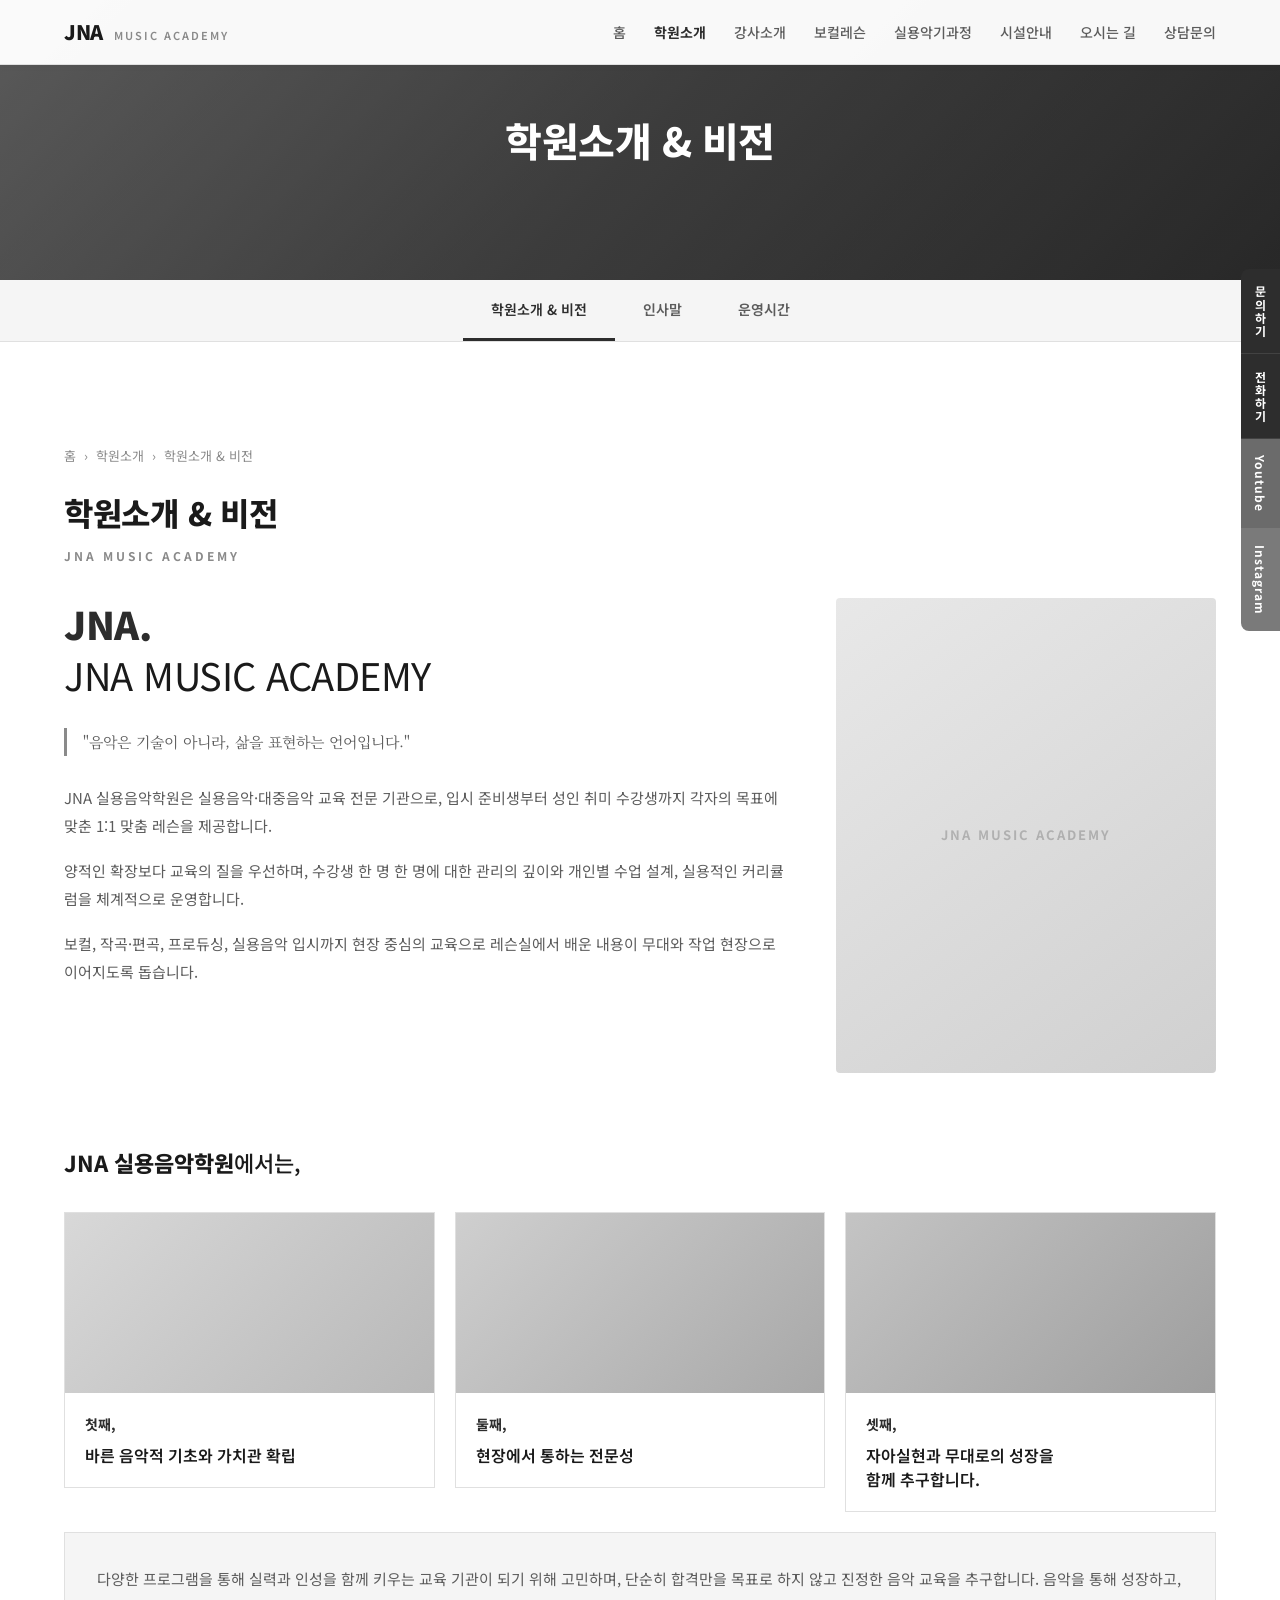
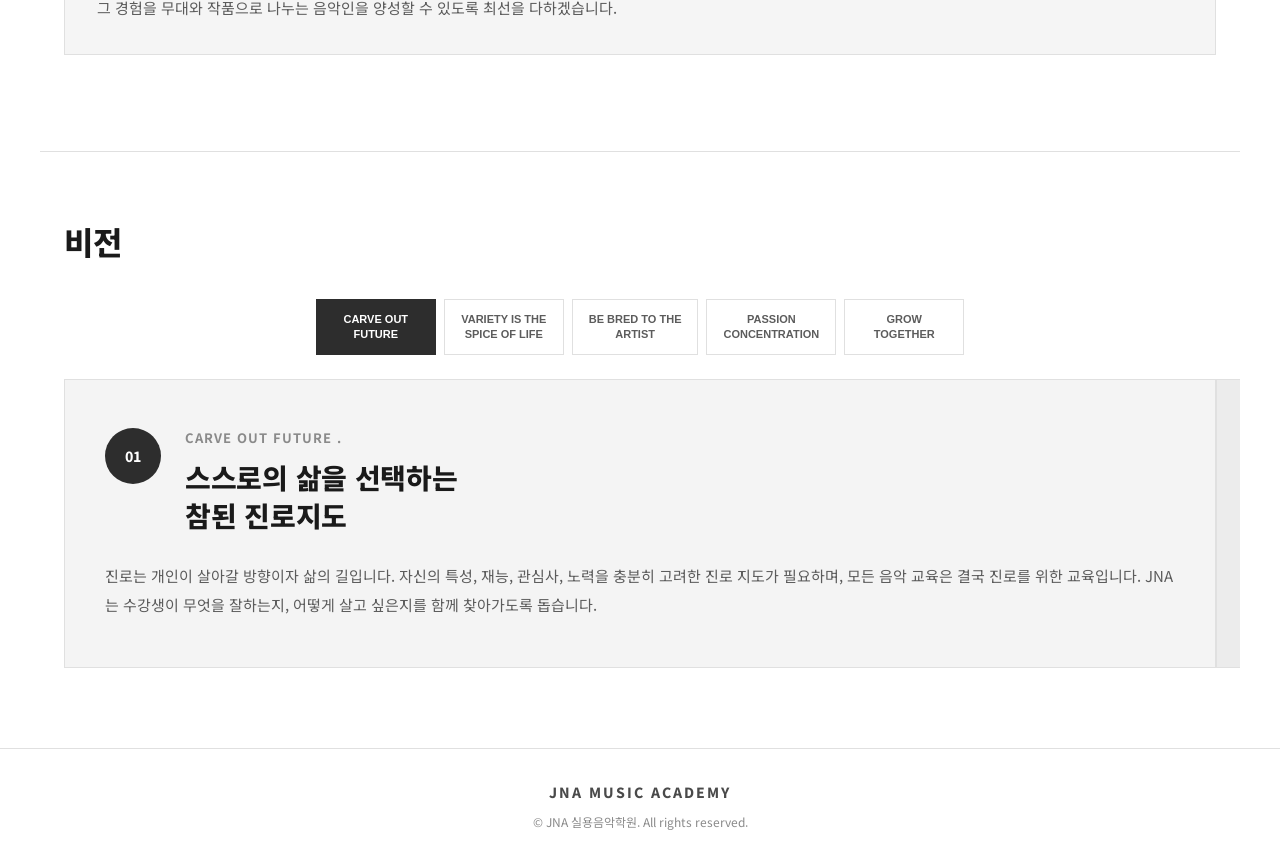
==== about.html @ 7a5629a4 "Add files via upload" ====
<!DOCTYPE html>
<html lang="ko">
<head>
  <meta charset="UTF-8">
  <meta name="viewport" content="width=device-width, initial-scale=1.0">
  <title>학원소개 & 비전 — JNA 실용음악학원</title>
  <link rel="preconnect" href="https://fonts.googleapis.com">
  <link rel="preconnect" href="https://fonts.gstatic.com" crossorigin>
  <link href="https://fonts.googleapis.com/css2?family=Noto+Sans+KR:wght@400;500;600;700;800;900&family=Noto+Serif+KR:wght@400;500;600&display=swap" rel="stylesheet">
  <link rel="stylesheet" href="styles.css">
  <link rel="stylesheet" href="about.css">
</head>
<body data-page="about" class="about-page">

  <div id="site-quick"></div>
  <div id="site-header"></div>

  <!-- 서브 비주얼 -->
  <div class="sub-visual">
    <div class="sub-visual-bg"></div>
    <div class="sub-visual-title">학원소개 &amp; 비전</div>
  </div>

  <!-- LNB -->
  <nav class="about-lnb">
    <ul>
      <li><a href="about.html" class="is-active">학원소개 &amp; 비전</a></li>
      <li><a href="greeting.html">인사말</a></li>
      <li><a href="opening-hours.html">운영시간</a></li>
    </ul>
  </nav>

  <main class="about-main">
    <!-- breadcrumb + page title -->
    <div class="about-top">
      <nav class="breadcrumb" aria-label="경로">
        <a href="index.html">홈</a>
        <span>›</span>
        <a href="about.html">학원소개</a>
        <span>›</span>
        <span>학원소개 &amp; 비전</span>
      </nav>
      <h1 class="about-page-name">학원소개 &amp; 비전</h1>
      <p class="about-page-brand">JNA Music Academy</p>
    </div>

    <!-- 소개 본문 -->
    <section class="about-sec about-sec--intro">
      <div class="about-inner">
        <div class="about-intro-grid">
          <div class="about-intro-text">
            <p class="about-logo-line"><strong>JNA.</strong><br>JNA MUSIC ACADEMY</p>
            <p class="about-quote">"음악은 기술이 아니라, 삶을 표현하는 언어입니다."</p>
            <div class="about-desc">
              <p>JNA 실용음악학원은 실용음악·대중음악 교육 전문 기관으로, 입시 준비생부터 성인 취미 수강생까지 각자의 목표에 맞춘 1:1 맞춤 레슨을 제공합니다.</p>
              <p>양적인 확장보다 교육의 질을 우선하며, 수강생 한 명 한 명에 대한 관리의 깊이와 개인별 수업 설계, 실용적인 커리큘럼을 체계적으로 운영합니다.</p>
              <p>보컬, 작곡·편곡, 프로듀싱, 실용음악 입시까지 현장 중심의 교육으로 레슨실에서 배운 내용이 무대와 작업 현장으로 이어지도록 돕습니다.</p>
            </div>
          </div>
          <div class="about-intro-img" aria-hidden="true">
            <span>JNA Music Academy</span>
          </div>
        </div>

        <div class="about-goals">
          <p class="about-goals-title"><strong>JNA 실용음악학원</strong>에서는,</p>
          <ul class="about-goals-list">
            <li>
              <div class="goal-card">
                <div class="goal-img goal-img--1"></div>
                <div class="goal-text">
                  <p class="goal-num">첫째,</p>
                  <p class="goal-label">바른 음악적 기초와 가치관 확립</p>
                </div>
              </div>
            </li>
            <li>
              <div class="goal-card">
                <div class="goal-img goal-img--2"></div>
                <div class="goal-text">
                  <p class="goal-num">둘째,</p>
                  <p class="goal-label">현장에서 통하는 전문성</p>
                </div>
              </div>
            </li>
            <li>
              <div class="goal-card">
                <div class="goal-img goal-img--3"></div>
                <div class="goal-text">
                  <p class="goal-num">셋째,</p>
                  <p class="goal-label">자아실현과 무대로의 성장을<br>함께 추구합니다.</p>
                </div>
              </div>
            </li>
            <li>
              <div class="goal-closing">
                <p>다양한 프로그램을 통해 실력과 인성을 함께 키우는 교육 기관이 되기 위해 고민하며, 단순히 합격만을 목표로 하지 않고 진정한 음악 교육을 추구합니다. 음악을 통해 성장하고, 그 경험을 무대와 작품으로 나누는 음악인을 양성할 수 있도록 최선을 다하겠습니다.</p>
              </div>
            </li>
          </ul>
        </div>
      </div>
    </section>

    <!-- 비전 -->
    <div class="about-top about-top--vision">
      <h2 class="about-page-name">비전</h2>
    </div>

    <section class="about-sec about-sec--vision">
      <div class="vision-pagination" id="vision-pagination"></div>
      <div class="vision-slider">
        <div class="vision-track" id="vision-track">
          <article class="vision-slide" data-index="0" style="--slide-bg:#f4f4f4">
            <div class="vision-slide-head">
              <div class="vision-icon">01</div>
              <div>
                <p class="vision-en">CARVE OUT FUTURE .</p>
                <p class="vision-kr">스스로의 삶을 선택하는<br>참된 진로지도</p>
              </div>
            </div>
            <p class="vision-body">진로는 개인이 살아갈 방향이자 삶의 길입니다. 자신의 특성, 재능, 관심사, 노력을 충분히 고려한 진로 지도가 필요하며, 모든 음악 교육은 결국 진로를 위한 교육입니다. JNA는 수강생이 무엇을 잘하는지, 어떻게 살고 싶은지를 함께 찾아가도록 돕습니다.</p>
          </article>
          <article class="vision-slide" data-index="1" style="--slide-bg:#ececec">
            <div class="vision-slide-head">
              <div class="vision-icon">02</div>
              <div>
                <p class="vision-en">VARIETY IS THE SPICE OF LIFE .</p>
                <p class="vision-kr">개개인의 개성을 존중한<br>다양성 추구</p>
              </div>
            </div>
            <p class="vision-body">음악을 진로로 선택한 학생들은 각자 다른 색과 가능성을 지닙니다. JNA는 분야별 전문 강사진과 맞춤형 커리큘럼으로 개개인의 개성이 긍정적으로 발현될 수 있도록 지원하며, 다양한 수강생을 포용하는 교육 환경을 만들어 갑니다.</p>
          </article>
          <article class="vision-slide" data-index="2" style="--slide-bg:#e6e6e6">
            <div class="vision-slide-head">
              <div class="vision-icon">03</div>
              <div>
                <p class="vision-en">BE BRED TO THE ARTIST .</p>
                <p class="vision-kr">예술 전문인 양성</p>
              </div>
            </div>
            <p class="vision-body">예술은 생각과 감정을 전달하는 매체입니다. 올바른 가치관과 함께 자신만의 표현력을 갖춘 사람이 전문가입니다. JNA는 가치관 형성과 실력 향상을 동시에 추구하며, 무대와 스튜디오에서 통하는 아티스트로 성장할 수 있도록 교육합니다.</p>
          </article>
          <article class="vision-slide" data-index="3" style="--slide-bg:#e0e0e0">
            <div class="vision-slide-head">
              <div class="vision-icon">04</div>
              <div>
                <p class="vision-en">PASSION CONCENTRATION JUSTICE .</p>
                <p class="vision-kr">열정, 집념, 올바른 태도 함양</p>
              </div>
            </div>
            <p class="vision-body">열정으로 음악에 대한 마음을 열고, 집념으로 목표를 향해 꾸준히 나아가며, 공동체와 무대를 존중하는 태도를 기릅니다. JNA는 기술만이 아니라 음악인으로서의 자세를 함께 키웁니다.</p>
          </article>
          <article class="vision-slide" data-index="4" style="--slide-bg:#dadada">
            <div class="vision-slide-head">
              <div class="vision-icon">05</div>
              <div>
                <p class="vision-en">GROW TOGETHER .</p>
                <p class="vision-kr">함께 성장하는 음악 공동체</p>
              </div>
            </div>
            <p class="vision-body">JNA는 수강생 한 명 한 명의 성장을 진심으로 응원합니다. 강사와 수강생, 수강생과 수강생이 서로를 존중하며 함께 배우고 성장하는 공동체를 지향합니다. 음악을 통해 위로와 기쁨을 나누는 곳이 되겠습니다.</p>
          </article>
        </div>
      </div>
    </section>
  </main>

  <div id="site-footer"></div>
  <script src="common.js"></script>
  <script src="script.js"></script>
  <script src="about.js"></script>
</body>
</html>
---- styles.css ----
*, *::before, *::after { box-sizing: border-box; margin: 0; padding: 0; }

:root {
  --bg: #ffffff;
  --bg-section: #f5f5f5;
  --bg-card: #ffffff;
  --accent: #4a4a4a;
  --accent-dark: #2d2d2d;
  --accent-light: #8a8a8a;
  --text: #1a1a1a;
  --text-sub: #5c5c5c;
  --text-dim: #8a8a8a;
  --border: #e0e0e0;
  --font: 'Noto Sans KR', -apple-system, sans-serif;
  --max: 1200px;
}

html { scroll-behavior: smooth; }

body {
  font-family: var(--font);
  background: var(--bg);
  color: var(--text);
  font-size: 15px;
  line-height: 1.6;
  -webkit-font-smoothing: antialiased;
}

a { color: inherit; text-decoration: none; }
ul { list-style: none; }

/* ===== Quick Menu ===== */
.quick-menu {
  position: fixed;
  right: 0;
  top: 50%;
  transform: translateY(-50%);
  z-index: 200;
  display: flex;
  flex-direction: column;
}

.quick-item {
  writing-mode: vertical-rl;
  text-orientation: mixed;
  padding: 16px 10px;
  font-size: 12px;
  font-weight: 700;
  letter-spacing: 1px;
  background: var(--accent-dark);
  color: #fff;
  border-bottom: 1px solid rgba(255,255,255,0.1);
  transition: background 0.15s;
}

.quick-item:first-child { border-radius: 8px 0 0 0; }
.quick-item:last-child { border-radius: 0 0 0 8px; border-bottom: none; }

.quick-item:hover { background: var(--accent); }

.quick-item--yt { background: #6b6b6b; }
.quick-item--yt:hover { background: #555; }
.quick-item--ig { background: #7a7a7a; }
.quick-item--ig:hover { background: #636363; }

/* ===== Header ===== */
.header {
  position: fixed;
  top: 0;
  left: 0;
  right: 0;
  z-index: 100;
  background: rgba(255, 255, 255, 0.97);
  border-bottom: 1px solid var(--border);
  box-shadow: 0 1px 8px rgba(0,0,0,0.04);
}

.header-inner {
  max-width: var(--max);
  margin: 0 auto;
  display: flex;
  align-items: center;
  padding: 0 24px;
  height: 64px;
}

.logo {
  font-size: 20px;
  font-weight: 900;
  letter-spacing: -0.5px;
  flex-shrink: 0;
  color: var(--text);
}

.logo span {
  font-size: 11px;
  font-weight: 600;
  color: var(--accent-light);
  letter-spacing: 2px;
  text-transform: uppercase;
  margin-left: 6px;
}

.nav {
  display: flex;
  gap: 28px;
  margin-left: auto;
}

.nav a {
  font-size: 14px;
  font-weight: 500;
  color: var(--text-sub);
  transition: color 0.15s;
  white-space: nowrap;
}

.nav a:hover { color: var(--accent-dark); }

.nav a.is-active {
  color: var(--accent-dark);
  font-weight: 700;
}

.menu-toggle {
  display: none;
  flex-direction: column;
  gap: 5px;
  background: none;
  border: none;
  cursor: pointer;
  padding: 4px;
  margin-left: auto;
}

.menu-toggle span {
  display: block;
  width: 22px;
  height: 2px;
  background: var(--text);
}

.container {
  max-width: var(--max);
  margin: 0 auto;
  padding: 0 24px;
}

/* ===== Sub page hero ===== */
.page-hero {
  margin-top: 64px;
  padding: 56px 0 48px;
  background: var(--bg-section);
  border-bottom: 1px solid var(--border);
}

.page-hero h1 {
  font-size: clamp(28px, 4vw, 38px);
  font-weight: 800;
  letter-spacing: -0.5px;
  margin-bottom: 12px;
}

.page-hero p:last-child {
  font-size: 15px;
  color: var(--text-sub);
  line-height: 1.7;
  max-width: 560px;
}

.page-content {
  max-width: 720px;
}

.page-lead {
  font-size: 16px;
  color: var(--text-sub);
  line-height: 1.85;
  margin-bottom: 16px;
}

/* ===== Home quick links ===== */
.home-links {
  display: grid;
  grid-template-columns: repeat(3, 1fr);
  gap: 16px;
}

.home-link-card {
  display: block;
  padding: 28px 24px;
  background: var(--bg-card);
  border: 1px solid var(--border);
  border-radius: 4px;
  transition: border-color 0.2s, box-shadow 0.2s, transform 0.2s;
}

.home-link-card:hover {
  border-color: var(--accent-light);
  box-shadow: 0 4px 16px rgba(0,0,0,0.06);
  transform: translateY(-2px);
}

.home-link-card h3 {
  font-size: 16px;
  font-weight: 700;
  margin-bottom: 8px;
}

.home-link-card p {
  font-size: 14px;
  color: var(--text-sub);
  line-height: 1.6;
}

/* ===== Hero ===== */
.hero {
  position: relative;
  height: 100vh;
  min-height: 560px;
  max-height: 800px;
  margin-top: 64px;
  overflow: hidden;
}

.hero-slide {
  position: absolute;
  inset: 0;
  background: linear-gradient(135deg, #f0f0f0 0%, #ffffff 50%, #e8e8e8 100%);
  opacity: 0;
  transition: opacity 0.8s ease;
}

.hero-slide.active { opacity: 1; }

.hero-slide:nth-child(2) {
  background: linear-gradient(135deg, #eaeaea 0%, #ffffff 50%, #f2f2f2 100%);
}

.hero-slide:nth-child(3) {
  background: linear-gradient(135deg, #e8e8e8 0%, #fafafa 50%, #eeeeee 100%);
}

.hero-dim {
  position: absolute;
  inset: 0;
  background: rgba(255,255,255,0.1);
}

.hero-content {
  position: relative;
  z-index: 1;
  display: flex;
  flex-direction: column;
  justify-content: center;
  height: 100%;
  max-width: var(--max);
  margin: 0 auto;
  padding: 0 48px;
}

.hero h1 {
  font-size: clamp(36px, 6vw, 58px);
  font-weight: 900;
  line-height: 1.25;
  letter-spacing: -1px;
  margin-bottom: 24px;
  color: var(--text);
}

.hero-sub {
  font-size: 16px;
  color: var(--text-sub);
  line-height: 1.85;
  max-width: 520px;
}

.hero-dots {
  position: absolute;
  bottom: 32px;
  left: 50%;
  transform: translateX(-50%);
  display: flex;
  gap: 10px;
  z-index: 2;
}

.dot {
  width: 10px;
  height: 10px;
  border-radius: 50%;
  border: 2px solid var(--accent-light);
  background: transparent;
  cursor: pointer;
  padding: 0;
  transition: background 0.2s, border-color 0.2s;
}

.dot.active,
.dot:hover {
  background: var(--accent-dark);
  border-color: var(--accent-dark);
}

/* ===== Brand tag ===== */
.brand-tag {
  font-size: 11px;
  font-weight: 700;
  letter-spacing: 3px;
  text-transform: uppercase;
  color: var(--accent-light);
  margin-bottom: 12px;
}

/* ===== Stats bar ===== */
.stats-bar {
  background: var(--accent-dark);
  color: #fff;
  padding: 40px 24px;
}

.stats-inner {
  max-width: var(--max);
  margin: 0 auto;
  text-align: center;
}

.stats-copy {
  font-size: 16px;
  font-weight: 500;
  margin-bottom: 28px;
  line-height: 1.7;
}

.stats-copy strong { font-weight: 800; }

.stats-nums {
  display: flex;
  justify-content: center;
  gap: 48px;
  flex-wrap: wrap;
}

.stat-item strong {
  display: block;
  font-size: 28px;
  font-weight: 900;
  margin-bottom: 4px;
}

.stat-item span {
  font-size: 13px;
  opacity: 0.75;
}

/* ===== Sections ===== */
.section {
  padding: 80px 24px;
  max-width: var(--max);
  margin: 0 auto;
}

.section--dark {
  max-width: none;
  background: var(--bg-section);
  padding-left: 0;
  padding-right: 0;
}

.section--dark .section-head,
.section--dark .vision-grid,
.section--dark .program-grid {
  max-width: var(--max);
  margin-left: auto;
  margin-right: auto;
  padding: 0 24px;
}

.section-head {
  text-align: center;
  margin-bottom: 48px;
}

.section-head h2 {
  font-size: clamp(26px, 4vw, 36px);
  font-weight: 800;
  letter-spacing: -0.5px;
  margin-bottom: 12px;
  color: var(--text);
}

.section-desc {
  font-size: 15px;
  color: var(--text-sub);
  line-height: 1.7;
  max-width: 560px;
  margin: 0 auto;
}

/* ===== Video grid ===== */
.video-grid {
  display: grid;
  grid-template-columns: repeat(3, 1fr);
  gap: 20px;
}

.video-card {
  display: block;
  transition: transform 0.2s;
}

.video-card:hover { transform: translateY(-4px); }

.video-thumb {
  position: relative;
  aspect-ratio: 16/9;
  border: 1px solid var(--border);
  border-radius: 4px;
  overflow: hidden;
  margin-bottom: 12px;
  background: linear-gradient(135deg, #e8e8e8, #d4d4d4);
}

.play-btn {
  position: absolute;
  inset: 0;
  display: flex;
  align-items: center;
  justify-content: center;
  font-size: 13px;
  font-weight: 700;
  color: var(--text);
  background: rgba(255,255,255,0.55);
  transition: background 0.2s, color 0.2s;
}

.video-card:hover .play-btn {
  background: rgba(45, 45, 45, 0.75);
  color: #fff;
}

.video-card p {
  font-size: 14px;
  font-weight: 600;
  color: var(--text-sub);
}

/* ===== Vision ===== */
.vision-grid {
  display: grid;
  grid-template-columns: repeat(4, 1fr);
  gap: 16px;
}

.vision-card {
  background: var(--bg-card);
  border: 1px solid var(--border);
  padding: 32px 24px;
  text-align: center;
  transition: border-color 0.2s, box-shadow 0.2s;
}

.vision-card:hover {
  border-color: var(--accent-light);
  box-shadow: 0 4px 16px rgba(0,0,0,0.06);
}

.vision-card h3 {
  font-size: 16px;
  font-weight: 800;
  color: var(--accent-dark);
  margin-bottom: 14px;
}

.vision-card p {
  font-size: 14px;
  color: var(--text-sub);
  line-height: 1.7;
}

/* ===== Teachers ===== */
.teacher-grid {
  display: grid;
  grid-template-columns: repeat(3, 1fr);
  gap: 24px;
}

.teacher-item {
  text-align: center;
  padding: 36px 24px;
  background: var(--bg-card);
  border: 1px solid var(--border);
  border-radius: 4px;
  box-shadow: 0 2px 8px rgba(0,0,0,0.04);
}

.teacher-photo {
  width: 100px;
  height: 100px;
  margin: 0 auto 20px;
  border-radius: 50%;
  background: linear-gradient(135deg, #6b6b6b, #3d3d3d);
  display: flex;
  align-items: center;
  justify-content: center;
  font-size: 36px;
  font-weight: 900;
  color: #fff;
}

.teacher-item h3 {
  font-size: 18px;
  font-weight: 700;
  margin-bottom: 6px;
}

.teacher-field {
  font-size: 13px;
  color: var(--accent);
  font-weight: 600;
  margin-bottom: 12px;
}

.teacher-item p:last-child {
  font-size: 14px;
  color: var(--text-sub);
  line-height: 1.65;
}

/* ===== Programs ===== */
.program-grid {
  display: grid;
  grid-template-columns: repeat(4, 1fr);
  gap: 12px;
}

.program-item {
  background: var(--bg-card);
  border: 1px solid var(--border);
  padding: 24px 20px;
  transition: border-color 0.2s, box-shadow 0.2s;
}

a.program-item {
  display: block;
  text-decoration: none;
  color: inherit;
}

.program-item:hover {
  border-color: var(--accent-light);
  box-shadow: 0 2px 12px rgba(0,0,0,0.05);
}

.program-item h4 {
  font-size: 14px;
  font-weight: 700;
  margin-bottom: 8px;
  color: var(--text);
}

.program-item p {
  font-size: 13px;
  color: var(--text-dim);
  line-height: 1.6;
}

/* ===== Facility slider ===== */
.facility-slider {
  max-width: 900px;
  margin: 0 auto;
}

.facility-track {
  display: flex;
  overflow: hidden;
  border-radius: 4px;
  border: 1px solid var(--border);
}

.facility-slide {
  min-width: 100%;
  height: 400px;
  background-image: var(--bg);
  display: flex;
  align-items: center;
  justify-content: center;
  transition: transform 0.4s ease;
}

.facility-slide span {
  font-size: 28px;
  font-weight: 800;
  color: rgba(0,0,0,0.15);
  letter-spacing: 4px;
}

.facility-nav {
  display: flex;
  align-items: center;
  justify-content: center;
  gap: 24px;
  margin-top: 20px;
}

.fac-prev,
.fac-next {
  width: 40px;
  height: 40px;
  border: 1px solid var(--border);
  background: var(--bg-card);
  color: var(--text);
  font-size: 20px;
  cursor: pointer;
  border-radius: 4px;
  transition: border-color 0.15s, color 0.15s, background 0.15s;
}

.fac-prev:hover,
.fac-next:hover {
  border-color: var(--accent);
  color: var(--accent-dark);
  background: var(--bg-section);
}

.fac-count {
  font-size: 14px;
  color: var(--text-sub);
}

.fac-count em {
  font-style: normal;
  color: var(--accent-dark);
  font-weight: 700;
}

/* ===== News ===== */
.section--news {
  background: var(--bg-section);
  max-width: none;
}

.section--news {
  padding-left: 24px;
  padding-right: 24px;
}

.section--news .section-head,
.section--news .news-list {
  max-width: var(--max);
  margin-left: auto;
  margin-right: auto;
}

.news-list li {
  border-bottom: 1px solid var(--border);
}

.news-list a {
  display: flex;
  align-items: center;
  gap: 20px;
  padding: 18px 0;
  transition: color 0.15s;
}

.news-list a:hover { color: var(--accent-dark); }

.news-date {
  font-size: 13px;
  color: var(--text-dim);
  flex-shrink: 0;
  width: 100px;
}

.news-title {
  font-size: 15px;
  font-weight: 500;
}

/* ===== Contact ===== */
.contact-section {
  max-width: none;
  background: var(--bg-section);
}

.contact-section .section-head,
.contact-section .contact-box {
  max-width: 640px;
  margin-left: auto;
  margin-right: auto;
  padding: 0 24px;
}

.contact-box {
  text-align: center;
}

.contact-phone {
  margin-bottom: 32px;
}

.phone-num {
  display: block;
  font-size: clamp(32px, 6vw, 44px);
  font-weight: 900;
  letter-spacing: 2px;
  color: var(--accent-dark);
  margin-bottom: 8px;
  transition: opacity 0.15s;
}

.phone-num:hover { opacity: 0.7; }

.contact-phone p {
  font-size: 14px;
  color: var(--text-sub);
}

.hours-table {
  width: 100%;
  border-collapse: collapse;
  margin-bottom: 28px;
  font-size: 14px;
  background: var(--bg-card);
}

.hours-table th,
.hours-table td {
  padding: 12px 16px;
  border: 1px solid var(--border);
  text-align: left;
}

.hours-table th {
  width: 100px;
  background: var(--bg-section);
  font-weight: 700;
  color: var(--accent-dark);
}

.hours-table td { color: var(--text-sub); }

.contact-extra {
  margin-bottom: 32px;
  font-size: 14px;
  color: var(--text-sub);
  line-height: 2;
}

.contact-extra a { color: var(--text); }
.contact-extra a:hover { color: var(--accent-dark); }

.btn-contact {
  display: inline-block;
  padding: 16px 48px;
  background: var(--accent-dark);
  color: #fff;
  font-size: 16px;
  font-weight: 700;
  border-radius: 4px;
  transition: background 0.15s;
}

.btn-contact:hover { background: var(--accent); }

/* ===== Footer ===== */
.footer {
  padding: 32px 24px;
  border-top: 1px solid var(--border);
  text-align: center;
  background: var(--bg);
}

.footer-logo {
  font-size: 14px;
  font-weight: 800;
  color: var(--accent);
  letter-spacing: 2px;
  text-transform: uppercase;
  margin-bottom: 8px;
}

.footer p:last-child {
  font-size: 12px;
  color: var(--text-dim);
}

/* ===== Responsive ===== */
@media (max-width: 1024px) {
  .vision-grid { grid-template-columns: repeat(2, 1fr); }
  .program-grid { grid-template-columns: repeat(3, 1fr); }
}

@media (max-width: 768px) {
  .quick-menu { display: none; }

  .nav {
    display: none;
    position: absolute;
    top: 64px;
    left: 0;
    right: 0;
    flex-direction: column;
    gap: 0;
    background: rgba(255,255,255,0.98);
    border-bottom: 1px solid var(--border);
    padding: 12px 24px 20px;
    box-shadow: 0 4px 12px rgba(0,0,0,0.06);
  }

  .nav.open { display: flex; }

  .nav a {
    padding: 12px 0;
    border-bottom: 1px solid var(--border);
  }

  .menu-toggle { display: flex; }

  .hero-content { padding: 0 24px; }

  .video-grid { grid-template-columns: repeat(2, 1fr); }

  .teacher-grid { grid-template-columns: 1fr; }

  .program-grid { grid-template-columns: repeat(2, 1fr); }

  .stats-nums { gap: 24px; }

  .facility-slide { height: 260px; }

  .news-list a { flex-direction: column; align-items: flex-start; gap: 4px; }
}

@media (max-width: 900px) {
  .home-links { grid-template-columns: repeat(2, 1fr); }
}

@media (max-width: 480px) {
  .video-grid,
  .program-grid,
  .vision-grid,
  .home-links {
    grid-template-columns: 1fr;
  }
}
---- about.css ----
/* ===== About page (JAM style) ===== */
.about-page .page-hero { display: none; }

.about-page main.about-main {
  padding-top: 64px;
}

/* Sub visual */
.sub-visual {
  position: relative;
  height: 280px;
  display: flex;
  align-items: center;
  justify-content: center;
  overflow: hidden;
}

.sub-visual-bg {
  position: absolute;
  inset: 0;
  background: linear-gradient(rgba(0,0,0,0.35), rgba(0,0,0,0.35)),
    linear-gradient(135deg, #8a8a8a 0%, #5c5c5c 50%, #3d3d3d 100%);
  background-size: cover;
  background-position: center;
}

.sub-visual-title {
  position: relative;
  z-index: 1;
  font-size: clamp(28px, 4vw, 40px);
  font-weight: 800;
  color: #fff;
  letter-spacing: -0.5px;
}

/* LNB */
.about-lnb {
  background: var(--bg-section);
  border-bottom: 1px solid var(--border);
}

.about-lnb ul {
  display: flex;
  justify-content: center;
  gap: 0;
  max-width: var(--max);
  margin: 0 auto;
  padding: 0 24px;
  overflow-x: auto;
}

.about-lnb a {
  display: block;
  padding: 18px 28px;
  font-size: 14px;
  font-weight: 600;
  color: var(--text-sub);
  white-space: nowrap;
  border-bottom: 3px solid transparent;
  transition: color 0.15s, border-color 0.15s;
}

.about-lnb a:hover { color: var(--text); }

.about-lnb a.is-active {
  color: var(--accent-dark);
  border-bottom-color: var(--accent-dark);
}

/* Top area */
.about-top {
  max-width: var(--max);
  margin: 0 auto;
  padding: 40px 24px 32px;
}

.about-top--vision {
  padding-top: 64px;
  padding-bottom: 24px;
  border-top: 1px solid var(--border);
  margin-top: 16px;
}

.breadcrumb {
  display: flex;
  align-items: center;
  flex-wrap: wrap;
  gap: 8px;
  font-size: 13px;
  color: var(--text-dim);
  margin-bottom: 20px;
}

.breadcrumb a:hover { color: var(--accent-dark); }

.about-page-name {
  font-size: clamp(24px, 3.5vw, 32px);
  font-weight: 800;
  letter-spacing: -0.3px;
  margin-bottom: 8px;
}

.about-page-brand {
  font-size: 12px;
  font-weight: 700;
  letter-spacing: 3px;
  text-transform: uppercase;
  color: var(--accent-light);
}

/* Intro section */
.about-inner {
  max-width: var(--max);
  margin: 0 auto;
  padding: 0 24px 80px;
}

.about-intro-grid {
  display: grid;
  grid-template-columns: 1fr 380px;
  gap: 48px;
  align-items: start;
  margin-bottom: 72px;
}

.about-logo-line {
  font-size: clamp(28px, 4vw, 38px);
  line-height: 1.35;
  margin-bottom: 28px;
  letter-spacing: -0.5px;
}

.about-logo-line strong {
  font-weight: 900;
  color: var(--accent-dark);
}

.about-quote {
  font-family: 'Noto Serif KR', serif;
  font-size: 15px;
  color: var(--text-sub);
  line-height: 1.85;
  margin-bottom: 28px;
  padding-left: 16px;
  border-left: 3px solid var(--accent-light);
}

.about-desc p {
  font-size: 15px;
  color: var(--text-sub);
  line-height: 1.9;
  margin-bottom: 16px;
}

.about-intro-img {
  aspect-ratio: 4/5;
  background: linear-gradient(145deg, #e8e8e8, #d0d0d0);
  border-radius: 4px;
  display: flex;
  align-items: center;
  justify-content: center;
}

.about-intro-img span {
  font-size: 13px;
  font-weight: 700;
  letter-spacing: 2px;
  color: rgba(0,0,0,0.2);
  text-transform: uppercase;
}

/* Goals */
.about-goals-title {
  font-size: 22px;
  font-weight: 500;
  margin-bottom: 32px;
}

.about-goals-title strong { font-weight: 800; }

.about-goals-list {
  display: grid;
  grid-template-columns: repeat(3, 1fr);
  gap: 20px;
}

.about-goals-list > li:last-child {
  grid-column: 1 / -1;
}

.goal-card {
  border: 1px solid var(--border);
  background: var(--bg-card);
  overflow: hidden;
}

.goal-img {
  height: 180px;
  background-size: cover;
  background-position: center;
}

.goal-img--1 { background: linear-gradient(135deg, #d8d8d8, #b8b8b8); }
.goal-img--2 { background: linear-gradient(135deg, #cfcfcf, #a8a8a8); }
.goal-img--3 { background: linear-gradient(135deg, #c4c4c4, #9e9e9e); }

.goal-text {
  padding: 20px;
}

.goal-num {
  font-size: 14px;
  font-weight: 700;
  color: var(--accent-dark);
  margin-bottom: 8px;
}

.goal-label {
  font-size: 16px;
  font-weight: 600;
  line-height: 1.5;
}

.goal-closing {
  padding: 32px;
  background: var(--bg-section);
  border: 1px solid var(--border);
}

.goal-closing p {
  font-size: 15px;
  color: var(--text-sub);
  line-height: 1.9;
}

/* Vision slider */
.about-sec--vision {
  padding-bottom: 80px;
}

.vision-pagination {
  max-width: var(--max);
  margin: 0 auto 24px;
  padding: 0 24px;
  display: flex;
  flex-wrap: wrap;
  gap: 8px;
  justify-content: center;
}

.vision-pagination button {
  padding: 12px 16px;
  font-size: 11px;
  font-weight: 700;
  line-height: 1.35;
  text-align: center;
  color: var(--text-sub);
  background: var(--bg);
  border: 1px solid var(--border);
  cursor: pointer;
  transition: all 0.15s;
  min-width: 120px;
}

.vision-pagination button:hover {
  border-color: var(--accent);
  color: var(--text);
}

.vision-pagination button.is-active {
  background: var(--accent-dark);
  border-color: var(--accent-dark);
  color: #fff;
}

.vision-slider {
  max-width: var(--max);
  margin: 0 auto;
  padding: 0 24px;
  overflow: hidden;
}

.vision-track {
  display: flex;
  transition: transform 0.45s ease;
}

.vision-slide {
  min-width: 100%;
  padding: 48px 40px;
  background: var(--slide-bg);
  border: 1px solid var(--border);
}

.vision-slide-head {
  display: flex;
  align-items: flex-start;
  gap: 24px;
  margin-bottom: 28px;
}

.vision-icon {
  flex-shrink: 0;
  width: 56px;
  height: 56px;
  display: flex;
  align-items: center;
  justify-content: center;
  background: var(--accent-dark);
  color: #fff;
  font-size: 14px;
  font-weight: 800;
  border-radius: 50%;
}

.vision-en {
  font-size: 13px;
  font-weight: 700;
  letter-spacing: 1px;
  color: var(--accent-light);
  margin-bottom: 10px;
}

.vision-kr {
  font-size: clamp(22px, 3vw, 28px);
  font-weight: 800;
  line-height: 1.35;
  letter-spacing: -0.3px;
}

.vision-body {
  font-size: 15px;
  color: var(--text-sub);
  line-height: 1.9;
}

/* Responsive */
@media (max-width: 900px) {
  .about-intro-grid {
    grid-template-columns: 1fr;
  }

  .about-intro-img {
    max-height: 320px;
    aspect-ratio: 16/9;
  }

  .about-goals-list {
    grid-template-columns: 1fr;
  }
}

@media (max-width: 640px) {
  .sub-visual { height: 200px; }

  .about-lnb a {
    padding: 14px 18px;
    font-size: 13px;
  }

  .vision-slide { padding: 32px 24px; }

  .vision-pagination button {
    min-width: auto;
    flex: 1 1 calc(50% - 8px);
    font-size: 10px;
  }
}
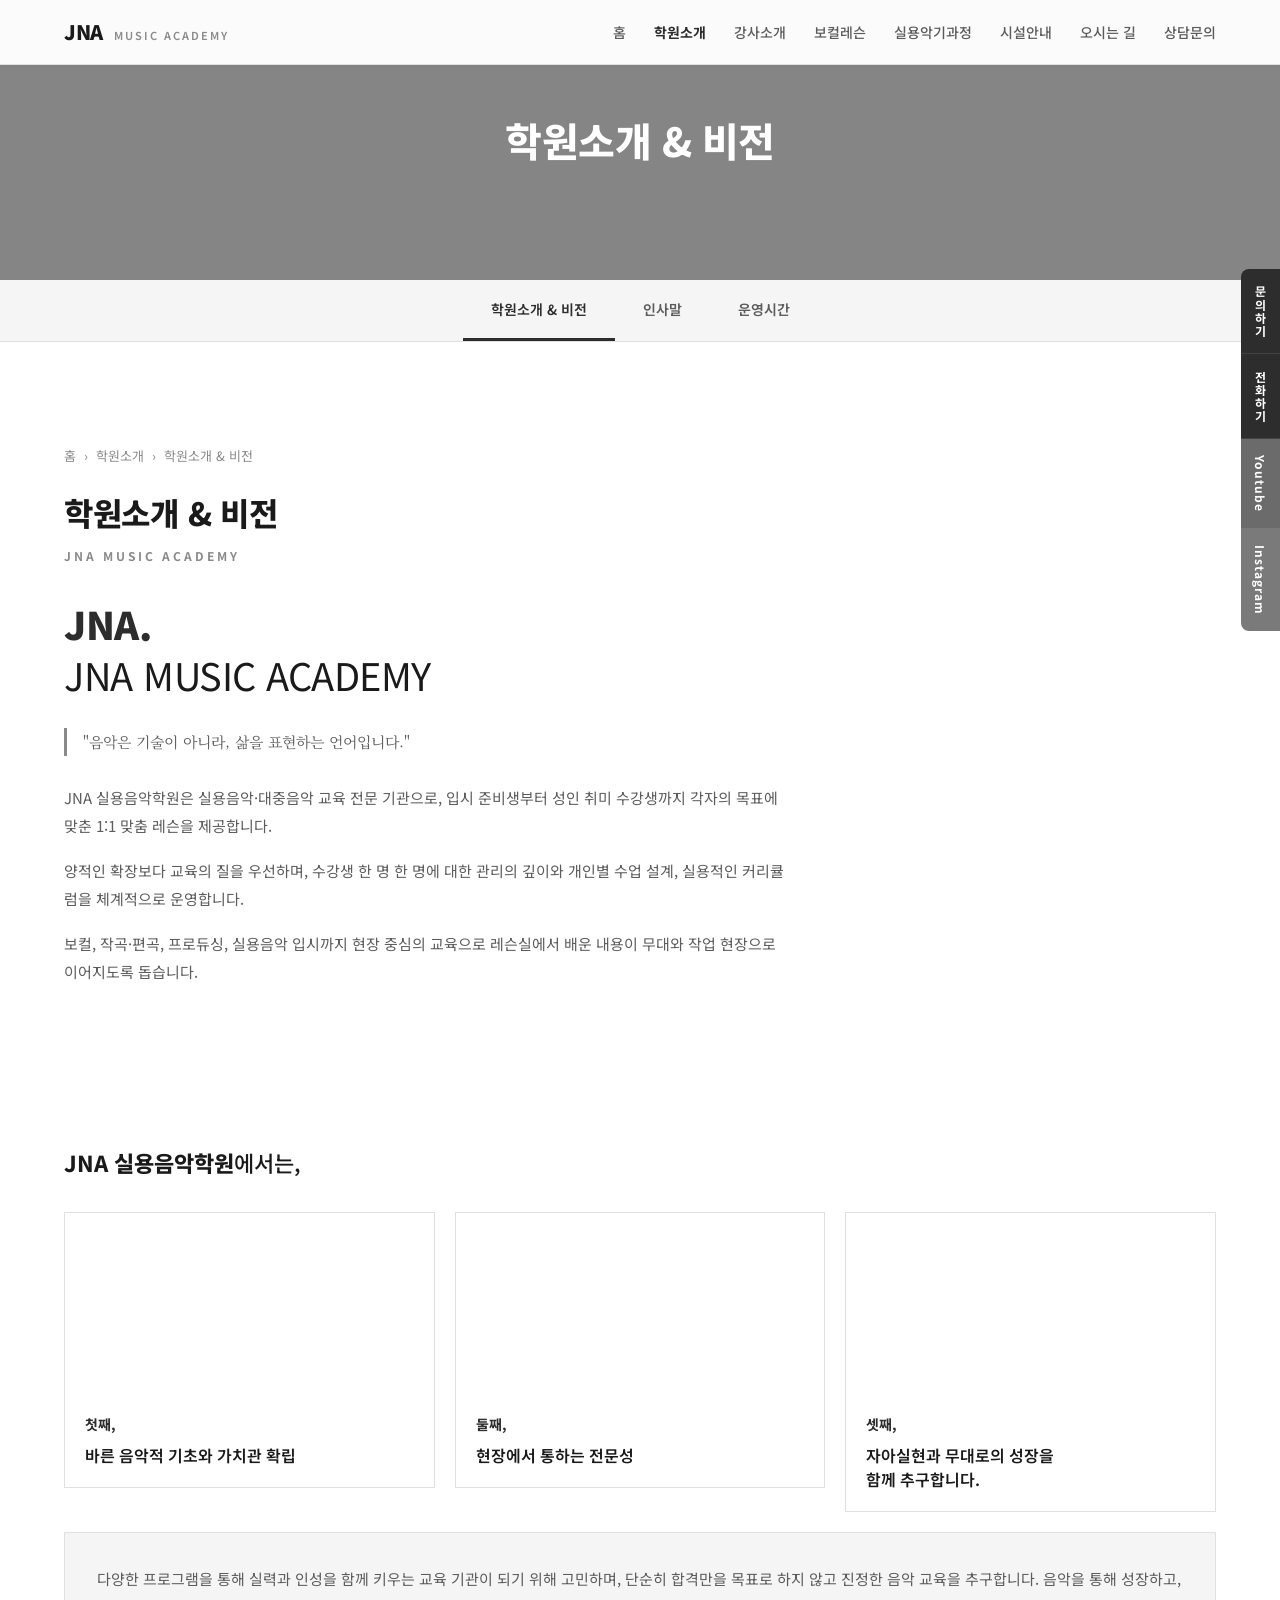
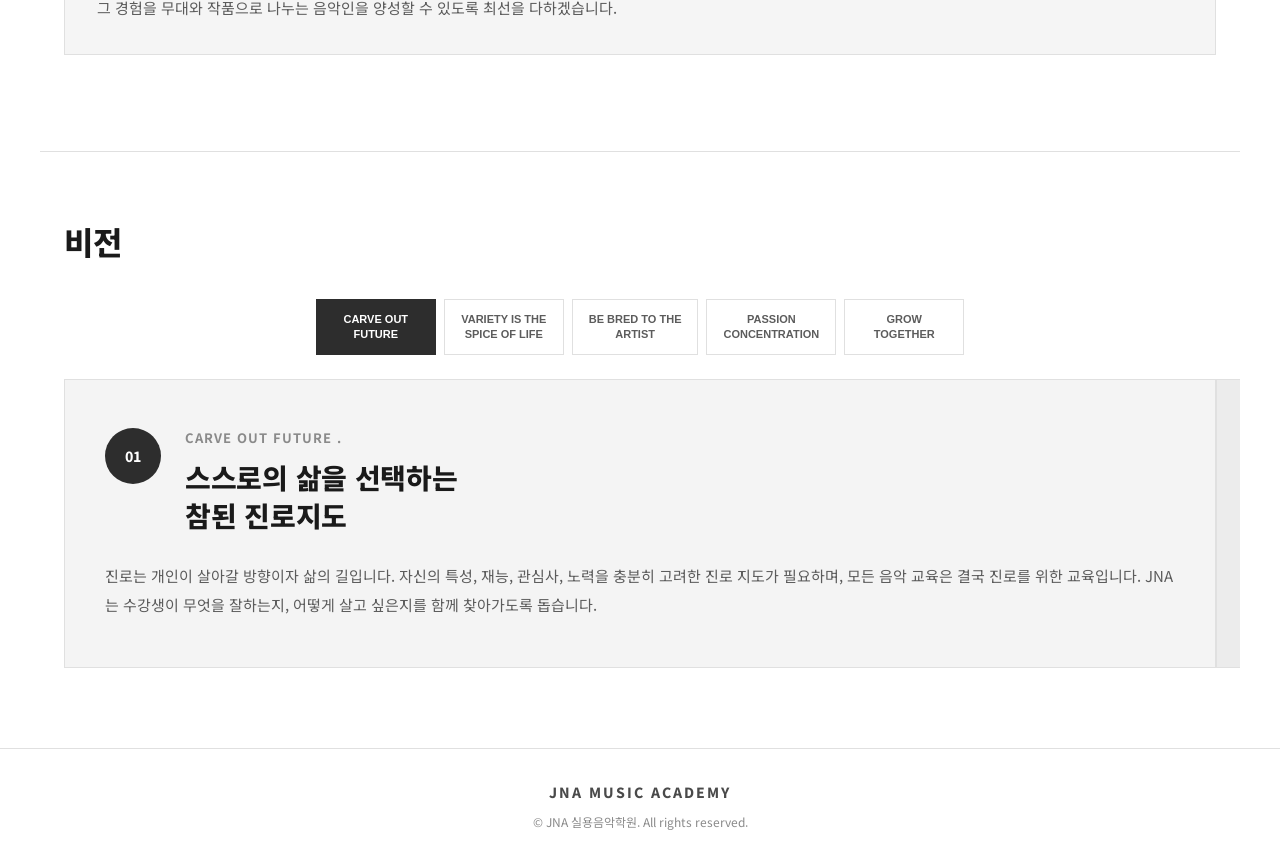
==== commit a44505c1: "집 PC 작업: 페이지 확장, 이미지, 상담문의 및 운영시간" ====
--- a/about.html
+++ b/about.html
@@ -1,174 +1,175 @@
-<!DOCTYPE html>
-<html lang="ko">
-<head>
-  <meta charset="UTF-8">
-  <meta name="viewport" content="width=device-width, initial-scale=1.0">
-  <title>학원소개 & 비전 — JNA 실용음악학원</title>
-  <link rel="preconnect" href="https://fonts.googleapis.com">
-  <link rel="preconnect" href="https://fonts.gstatic.com" crossorigin>
-  <link href="https://fonts.googleapis.com/css2?family=Noto+Sans+KR:wght@400;500;600;700;800;900&family=Noto+Serif+KR:wght@400;500;600&display=swap" rel="stylesheet">
-  <link rel="stylesheet" href="styles.css">
-  <link rel="stylesheet" href="about.css">
-</head>
-<body data-page="about" class="about-page">
-
-  <div id="site-quick"></div>
-  <div id="site-header"></div>
-
-  <!-- 서브 비주얼 -->
-  <div class="sub-visual">
-    <div class="sub-visual-bg"></div>
-    <div class="sub-visual-title">학원소개 &amp; 비전</div>
-  </div>
-
-  <!-- LNB -->
-  <nav class="about-lnb">
-    <ul>
-      <li><a href="about.html" class="is-active">학원소개 &amp; 비전</a></li>
-      <li><a href="greeting.html">인사말</a></li>
-      <li><a href="opening-hours.html">운영시간</a></li>
-    </ul>
-  </nav>
-
-  <main class="about-main">
-    <!-- breadcrumb + page title -->
-    <div class="about-top">
-      <nav class="breadcrumb" aria-label="경로">
-        <a href="index.html">홈</a>
-        <span>›</span>
-        <a href="about.html">학원소개</a>
-        <span>›</span>
-        <span>학원소개 &amp; 비전</span>
-      </nav>
-      <h1 class="about-page-name">학원소개 &amp; 비전</h1>
-      <p class="about-page-brand">JNA Music Academy</p>
-    </div>
-
-    <!-- 소개 본문 -->
-    <section class="about-sec about-sec--intro">
-      <div class="about-inner">
-        <div class="about-intro-grid">
-          <div class="about-intro-text">
-            <p class="about-logo-line"><strong>JNA.</strong><br>JNA MUSIC ACADEMY</p>
-            <p class="about-quote">"음악은 기술이 아니라, 삶을 표현하는 언어입니다."</p>
-            <div class="about-desc">
-              <p>JNA 실용음악학원은 실용음악·대중음악 교육 전문 기관으로, 입시 준비생부터 성인 취미 수강생까지 각자의 목표에 맞춘 1:1 맞춤 레슨을 제공합니다.</p>
-              <p>양적인 확장보다 교육의 질을 우선하며, 수강생 한 명 한 명에 대한 관리의 깊이와 개인별 수업 설계, 실용적인 커리큘럼을 체계적으로 운영합니다.</p>
-              <p>보컬, 작곡·편곡, 프로듀싱, 실용음악 입시까지 현장 중심의 교육으로 레슨실에서 배운 내용이 무대와 작업 현장으로 이어지도록 돕습니다.</p>
-            </div>
-          </div>
-          <div class="about-intro-img" aria-hidden="true">
-            <span>JNA Music Academy</span>
-          </div>
-        </div>
-
-        <div class="about-goals">
-          <p class="about-goals-title"><strong>JNA 실용음악학원</strong>에서는,</p>
-          <ul class="about-goals-list">
-            <li>
-              <div class="goal-card">
-                <div class="goal-img goal-img--1"></div>
-                <div class="goal-text">
-                  <p class="goal-num">첫째,</p>
-                  <p class="goal-label">바른 음악적 기초와 가치관 확립</p>
-                </div>
-              </div>
-            </li>
-            <li>
-              <div class="goal-card">
-                <div class="goal-img goal-img--2"></div>
-                <div class="goal-text">
-                  <p class="goal-num">둘째,</p>
-                  <p class="goal-label">현장에서 통하는 전문성</p>
-                </div>
-              </div>
-            </li>
-            <li>
-              <div class="goal-card">
-                <div class="goal-img goal-img--3"></div>
-                <div class="goal-text">
-                  <p class="goal-num">셋째,</p>
-                  <p class="goal-label">자아실현과 무대로의 성장을<br>함께 추구합니다.</p>
-                </div>
-              </div>
-            </li>
-            <li>
-              <div class="goal-closing">
-                <p>다양한 프로그램을 통해 실력과 인성을 함께 키우는 교육 기관이 되기 위해 고민하며, 단순히 합격만을 목표로 하지 않고 진정한 음악 교육을 추구합니다. 음악을 통해 성장하고, 그 경험을 무대와 작품으로 나누는 음악인을 양성할 수 있도록 최선을 다하겠습니다.</p>
-              </div>
-            </li>
-          </ul>
-        </div>
-      </div>
-    </section>
-
-    <!-- 비전 -->
-    <div class="about-top about-top--vision">
-      <h2 class="about-page-name">비전</h2>
-    </div>
-
-    <section class="about-sec about-sec--vision">
-      <div class="vision-pagination" id="vision-pagination"></div>
-      <div class="vision-slider">
-        <div class="vision-track" id="vision-track">
-          <article class="vision-slide" data-index="0" style="--slide-bg:#f4f4f4">
-            <div class="vision-slide-head">
-              <div class="vision-icon">01</div>
-              <div>
-                <p class="vision-en">CARVE OUT FUTURE .</p>
-                <p class="vision-kr">스스로의 삶을 선택하는<br>참된 진로지도</p>
-              </div>
-            </div>
-            <p class="vision-body">진로는 개인이 살아갈 방향이자 삶의 길입니다. 자신의 특성, 재능, 관심사, 노력을 충분히 고려한 진로 지도가 필요하며, 모든 음악 교육은 결국 진로를 위한 교육입니다. JNA는 수강생이 무엇을 잘하는지, 어떻게 살고 싶은지를 함께 찾아가도록 돕습니다.</p>
-          </article>
-          <article class="vision-slide" data-index="1" style="--slide-bg:#ececec">
-            <div class="vision-slide-head">
-              <div class="vision-icon">02</div>
-              <div>
-                <p class="vision-en">VARIETY IS THE SPICE OF LIFE .</p>
-                <p class="vision-kr">개개인의 개성을 존중한<br>다양성 추구</p>
-              </div>
-            </div>
-            <p class="vision-body">음악을 진로로 선택한 학생들은 각자 다른 색과 가능성을 지닙니다. JNA는 분야별 전문 강사진과 맞춤형 커리큘럼으로 개개인의 개성이 긍정적으로 발현될 수 있도록 지원하며, 다양한 수강생을 포용하는 교육 환경을 만들어 갑니다.</p>
-          </article>
-          <article class="vision-slide" data-index="2" style="--slide-bg:#e6e6e6">
-            <div class="vision-slide-head">
-              <div class="vision-icon">03</div>
-              <div>
-                <p class="vision-en">BE BRED TO THE ARTIST .</p>
-                <p class="vision-kr">예술 전문인 양성</p>
-              </div>
-            </div>
-            <p class="vision-body">예술은 생각과 감정을 전달하는 매체입니다. 올바른 가치관과 함께 자신만의 표현력을 갖춘 사람이 전문가입니다. JNA는 가치관 형성과 실력 향상을 동시에 추구하며, 무대와 스튜디오에서 통하는 아티스트로 성장할 수 있도록 교육합니다.</p>
-          </article>
-          <article class="vision-slide" data-index="3" style="--slide-bg:#e0e0e0">
-            <div class="vision-slide-head">
-              <div class="vision-icon">04</div>
-              <div>
-                <p class="vision-en">PASSION CONCENTRATION JUSTICE .</p>
-                <p class="vision-kr">열정, 집념, 올바른 태도 함양</p>
-              </div>
-            </div>
-            <p class="vision-body">열정으로 음악에 대한 마음을 열고, 집념으로 목표를 향해 꾸준히 나아가며, 공동체와 무대를 존중하는 태도를 기릅니다. JNA는 기술만이 아니라 음악인으로서의 자세를 함께 키웁니다.</p>
-          </article>
-          <article class="vision-slide" data-index="4" style="--slide-bg:#dadada">
-            <div class="vision-slide-head">
-              <div class="vision-icon">05</div>
-              <div>
-                <p class="vision-en">GROW TOGETHER .</p>
-                <p class="vision-kr">함께 성장하는 음악 공동체</p>
-              </div>
-            </div>
-            <p class="vision-body">JNA는 수강생 한 명 한 명의 성장을 진심으로 응원합니다. 강사와 수강생, 수강생과 수강생이 서로를 존중하며 함께 배우고 성장하는 공동체를 지향합니다. 음악을 통해 위로와 기쁨을 나누는 곳이 되겠습니다.</p>
-          </article>
-        </div>
-      </div>
-    </section>
-  </main>
-
-  <div id="site-footer"></div>
-  <script src="common.js"></script>
-  <script src="script.js"></script>
-  <script src="about.js"></script>
-</body>
-</html>
+<!DOCTYPE html>
+<html lang="ko">
+<head>
+  <meta charset="UTF-8">
+  <meta name="viewport" content="width=device-width, initial-scale=1.0">
+  <title>학원소개 & 비전 — JNA 실용음악학원</title>
+  <link rel="preconnect" href="https://fonts.googleapis.com">
+  <link rel="preconnect" href="https://fonts.gstatic.com" crossorigin>
+  <link href="https://fonts.googleapis.com/css2?family=Noto+Sans+KR:wght@400;500;600;700;800;900&family=Noto+Serif+KR:wght@400;500;600&display=swap" rel="stylesheet">
+  <link rel="stylesheet" href="styles.css">
+  <link rel="stylesheet" href="images.css">
+  <link rel="stylesheet" href="about.css">
+</head>
+<body data-page="about" class="about-page">
+
+  <div id="site-quick"></div>
+  <div id="site-header"></div>
+
+  <!-- 서브 비주얼 -->
+  <div class="sub-visual">
+    <div class="sub-visual-bg"></div>
+    <div class="sub-visual-title">학원소개 &amp; 비전</div>
+  </div>
+
+  <!-- LNB -->
+  <nav class="about-lnb">
+    <ul>
+      <li><a href="about.html" class="is-active">학원소개 &amp; 비전</a></li>
+      <li><a href="greeting.html">인사말</a></li>
+      <li><a href="opening-hours.html">운영시간</a></li>
+    </ul>
+  </nav>
+
+  <main class="about-main">
+    <!-- breadcrumb + page title -->
+    <div class="about-top">
+      <nav class="breadcrumb" aria-label="경로">
+        <a href="index.html">홈</a>
+        <span>›</span>
+        <a href="about.html">학원소개</a>
+        <span>›</span>
+        <span>학원소개 &amp; 비전</span>
+      </nav>
+      <h1 class="about-page-name">학원소개 &amp; 비전</h1>
+      <p class="about-page-brand">JNA Music Academy</p>
+    </div>
+
+    <!-- 소개 본문 -->
+    <section class="about-sec about-sec--intro">
+      <div class="about-inner">
+        <div class="about-intro-grid">
+          <div class="about-intro-text">
+            <p class="about-logo-line"><strong>JNA.</strong><br>JNA MUSIC ACADEMY</p>
+            <p class="about-quote">"음악은 기술이 아니라, 삶을 표현하는 언어입니다."</p>
+            <div class="about-desc">
+              <p>JNA 실용음악학원은 실용음악·대중음악 교육 전문 기관으로, 입시 준비생부터 성인 취미 수강생까지 각자의 목표에 맞춘 1:1 맞춤 레슨을 제공합니다.</p>
+              <p>양적인 확장보다 교육의 질을 우선하며, 수강생 한 명 한 명에 대한 관리의 깊이와 개인별 수업 설계, 실용적인 커리큘럼을 체계적으로 운영합니다.</p>
+              <p>보컬, 작곡·편곡, 프로듀싱, 실용음악 입시까지 현장 중심의 교육으로 레슨실에서 배운 내용이 무대와 작업 현장으로 이어지도록 돕습니다.</p>
+            </div>
+          </div>
+          <div class="about-intro-img" aria-hidden="true">
+            <span>JNA Music Academy</span>
+          </div>
+        </div>
+
+        <div class="about-goals">
+          <p class="about-goals-title"><strong>JNA 실용음악학원</strong>에서는,</p>
+          <ul class="about-goals-list">
+            <li>
+              <div class="goal-card">
+                <div class="goal-img goal-img--1"></div>
+                <div class="goal-text">
+                  <p class="goal-num">첫째,</p>
+                  <p class="goal-label">바른 음악적 기초와 가치관 확립</p>
+                </div>
+              </div>
+            </li>
+            <li>
+              <div class="goal-card">
+                <div class="goal-img goal-img--2"></div>
+                <div class="goal-text">
+                  <p class="goal-num">둘째,</p>
+                  <p class="goal-label">현장에서 통하는 전문성</p>
+                </div>
+              </div>
+            </li>
+            <li>
+              <div class="goal-card">
+                <div class="goal-img goal-img--3"></div>
+                <div class="goal-text">
+                  <p class="goal-num">셋째,</p>
+                  <p class="goal-label">자아실현과 무대로의 성장을<br>함께 추구합니다.</p>
+                </div>
+              </div>
+            </li>
+            <li>
+              <div class="goal-closing">
+                <p>다양한 프로그램을 통해 실력과 인성을 함께 키우는 교육 기관이 되기 위해 고민하며, 단순히 합격만을 목표로 하지 않고 진정한 음악 교육을 추구합니다. 음악을 통해 성장하고, 그 경험을 무대와 작품으로 나누는 음악인을 양성할 수 있도록 최선을 다하겠습니다.</p>
+              </div>
+            </li>
+          </ul>
+        </div>
+      </div>
+    </section>
+
+    <!-- 비전 -->
+    <div class="about-top about-top--vision">
+      <h2 class="about-page-name">비전</h2>
+    </div>
+
+    <section class="about-sec about-sec--vision">
+      <div class="vision-pagination" id="vision-pagination"></div>
+      <div class="vision-slider">
+        <div class="vision-track" id="vision-track">
+          <article class="vision-slide" data-index="0" style="--slide-bg:#f4f4f4">
+            <div class="vision-slide-head">
+              <div class="vision-icon">01</div>
+              <div>
+                <p class="vision-en">CARVE OUT FUTURE .</p>
+                <p class="vision-kr">스스로의 삶을 선택하는<br>참된 진로지도</p>
+              </div>
+            </div>
+            <p class="vision-body">진로는 개인이 살아갈 방향이자 삶의 길입니다. 자신의 특성, 재능, 관심사, 노력을 충분히 고려한 진로 지도가 필요하며, 모든 음악 교육은 결국 진로를 위한 교육입니다. JNA는 수강생이 무엇을 잘하는지, 어떻게 살고 싶은지를 함께 찾아가도록 돕습니다.</p>
+          </article>
+          <article class="vision-slide" data-index="1" style="--slide-bg:#ececec">
+            <div class="vision-slide-head">
+              <div class="vision-icon">02</div>
+              <div>
+                <p class="vision-en">VARIETY IS THE SPICE OF LIFE .</p>
+                <p class="vision-kr">개개인의 개성을 존중한<br>다양성 추구</p>
+              </div>
+            </div>
+            <p class="vision-body">음악을 진로로 선택한 학생들은 각자 다른 색과 가능성을 지닙니다. JNA는 분야별 전문 강사진과 맞춤형 커리큘럼으로 개개인의 개성이 긍정적으로 발현될 수 있도록 지원하며, 다양한 수강생을 포용하는 교육 환경을 만들어 갑니다.</p>
+          </article>
+          <article class="vision-slide" data-index="2" style="--slide-bg:#e6e6e6">
+            <div class="vision-slide-head">
+              <div class="vision-icon">03</div>
+              <div>
+                <p class="vision-en">BE BRED TO THE ARTIST .</p>
+                <p class="vision-kr">예술 전문인 양성</p>
+              </div>
+            </div>
+            <p class="vision-body">예술은 생각과 감정을 전달하는 매체입니다. 올바른 가치관과 함께 자신만의 표현력을 갖춘 사람이 전문가입니다. JNA는 가치관 형성과 실력 향상을 동시에 추구하며, 무대와 스튜디오에서 통하는 아티스트로 성장할 수 있도록 교육합니다.</p>
+          </article>
+          <article class="vision-slide" data-index="3" style="--slide-bg:#e0e0e0">
+            <div class="vision-slide-head">
+              <div class="vision-icon">04</div>
+              <div>
+                <p class="vision-en">PASSION CONCENTRATION JUSTICE .</p>
+                <p class="vision-kr">열정, 집념, 올바른 태도 함양</p>
+              </div>
+            </div>
+            <p class="vision-body">열정으로 음악에 대한 마음을 열고, 집념으로 목표를 향해 꾸준히 나아가며, 공동체와 무대를 존중하는 태도를 기릅니다. JNA는 기술만이 아니라 음악인으로서의 자세를 함께 키웁니다.</p>
+          </article>
+          <article class="vision-slide" data-index="4" style="--slide-bg:#dadada">
+            <div class="vision-slide-head">
+              <div class="vision-icon">05</div>
+              <div>
+                <p class="vision-en">GROW TOGETHER .</p>
+                <p class="vision-kr">함께 성장하는 음악 공동체</p>
+              </div>
+            </div>
+            <p class="vision-body">JNA는 수강생 한 명 한 명의 성장을 진심으로 응원합니다. 강사와 수강생, 수강생과 수강생이 서로를 존중하며 함께 배우고 성장하는 공동체를 지향합니다. 음악을 통해 위로와 기쁨을 나누는 곳이 되겠습니다.</p>
+          </article>
+        </div>
+      </div>
+    </section>
+  </main>
+
+  <div id="site-footer"></div>
+  <script src="common.js"></script>
+  <script src="script.js"></script>
+  <script src="about.js"></script>
+</body>
+</html>
--- a/styles.css
+++ b/styles.css
@@ -1,847 +1,838 @@
-*, *::before, *::after { box-sizing: border-box; margin: 0; padding: 0; }
-
-:root {
-  --bg: #ffffff;
-  --bg-section: #f5f5f5;
-  --bg-card: #ffffff;
-  --accent: #4a4a4a;
-  --accent-dark: #2d2d2d;
-  --accent-light: #8a8a8a;
-  --text: #1a1a1a;
-  --text-sub: #5c5c5c;
-  --text-dim: #8a8a8a;
-  --border: #e0e0e0;
-  --font: 'Noto Sans KR', -apple-system, sans-serif;
-  --max: 1200px;
-}
-
-html { scroll-behavior: smooth; }
-
-body {
-  font-family: var(--font);
-  background: var(--bg);
-  color: var(--text);
-  font-size: 15px;
-  line-height: 1.6;
-  -webkit-font-smoothing: antialiased;
-}
-
-a { color: inherit; text-decoration: none; }
-ul { list-style: none; }
-
-/* ===== Quick Menu ===== */
-.quick-menu {
-  position: fixed;
-  right: 0;
-  top: 50%;
-  transform: translateY(-50%);
-  z-index: 200;
-  display: flex;
-  flex-direction: column;
-}
-
-.quick-item {
-  writing-mode: vertical-rl;
-  text-orientation: mixed;
-  padding: 16px 10px;
-  font-size: 12px;
-  font-weight: 700;
-  letter-spacing: 1px;
-  background: var(--accent-dark);
-  color: #fff;
-  border-bottom: 1px solid rgba(255,255,255,0.1);
-  transition: background 0.15s;
-}
-
-.quick-item:first-child { border-radius: 8px 0 0 0; }
-.quick-item:last-child { border-radius: 0 0 0 8px; border-bottom: none; }
-
-.quick-item:hover { background: var(--accent); }
-
-.quick-item--yt { background: #6b6b6b; }
-.quick-item--yt:hover { background: #555; }
-.quick-item--ig { background: #7a7a7a; }
-.quick-item--ig:hover { background: #636363; }
-
-/* ===== Header ===== */
-.header {
-  position: fixed;
-  top: 0;
-  left: 0;
-  right: 0;
-  z-index: 100;
-  background: rgba(255, 255, 255, 0.97);
-  border-bottom: 1px solid var(--border);
-  box-shadow: 0 1px 8px rgba(0,0,0,0.04);
-}
-
-.header-inner {
-  max-width: var(--max);
-  margin: 0 auto;
-  display: flex;
-  align-items: center;
-  padding: 0 24px;
-  height: 64px;
-}
-
-.logo {
-  font-size: 20px;
-  font-weight: 900;
-  letter-spacing: -0.5px;
-  flex-shrink: 0;
-  color: var(--text);
-}
-
-.logo span {
-  font-size: 11px;
-  font-weight: 600;
-  color: var(--accent-light);
-  letter-spacing: 2px;
-  text-transform: uppercase;
-  margin-left: 6px;
-}
-
-.nav {
-  display: flex;
-  gap: 28px;
-  margin-left: auto;
-}
-
-.nav a {
-  font-size: 14px;
-  font-weight: 500;
-  color: var(--text-sub);
-  transition: color 0.15s;
-  white-space: nowrap;
-}
-
-.nav a:hover { color: var(--accent-dark); }
-
-.nav a.is-active {
-  color: var(--accent-dark);
-  font-weight: 700;
-}
-
-.menu-toggle {
-  display: none;
-  flex-direction: column;
-  gap: 5px;
-  background: none;
-  border: none;
-  cursor: pointer;
-  padding: 4px;
-  margin-left: auto;
-}
-
-.menu-toggle span {
-  display: block;
-  width: 22px;
-  height: 2px;
-  background: var(--text);
-}
-
-.container {
-  max-width: var(--max);
-  margin: 0 auto;
-  padding: 0 24px;
-}
-
-/* ===== Sub page hero ===== */
-.page-hero {
-  margin-top: 64px;
-  padding: 56px 0 48px;
-  background: var(--bg-section);
-  border-bottom: 1px solid var(--border);
-}
-
-.page-hero h1 {
-  font-size: clamp(28px, 4vw, 38px);
-  font-weight: 800;
-  letter-spacing: -0.5px;
-  margin-bottom: 12px;
-}
-
-.page-hero p:last-child {
-  font-size: 15px;
-  color: var(--text-sub);
-  line-height: 1.7;
-  max-width: 560px;
-}
-
-.page-content {
-  max-width: 720px;
-}
-
-.page-lead {
-  font-size: 16px;
-  color: var(--text-sub);
-  line-height: 1.85;
-  margin-bottom: 16px;
-}
-
-/* ===== Home quick links ===== */
-.home-links {
-  display: grid;
-  grid-template-columns: repeat(3, 1fr);
-  gap: 16px;
-}
-
-.home-link-card {
-  display: block;
-  padding: 28px 24px;
-  background: var(--bg-card);
-  border: 1px solid var(--border);
-  border-radius: 4px;
-  transition: border-color 0.2s, box-shadow 0.2s, transform 0.2s;
-}
-
-.home-link-card:hover {
-  border-color: var(--accent-light);
-  box-shadow: 0 4px 16px rgba(0,0,0,0.06);
-  transform: translateY(-2px);
-}
-
-.home-link-card h3 {
-  font-size: 16px;
-  font-weight: 700;
-  margin-bottom: 8px;
-}
-
-.home-link-card p {
-  font-size: 14px;
-  color: var(--text-sub);
-  line-height: 1.6;
-}
-
-/* ===== Hero ===== */
-.hero {
-  position: relative;
-  height: 100vh;
-  min-height: 560px;
-  max-height: 800px;
-  margin-top: 64px;
-  overflow: hidden;
-}
-
-.hero-slide {
-  position: absolute;
-  inset: 0;
-  background: linear-gradient(135deg, #f0f0f0 0%, #ffffff 50%, #e8e8e8 100%);
-  opacity: 0;
-  transition: opacity 0.8s ease;
-}
-
-.hero-slide.active { opacity: 1; }
-
-.hero-slide:nth-child(2) {
-  background: linear-gradient(135deg, #eaeaea 0%, #ffffff 50%, #f2f2f2 100%);
-}
-
-.hero-slide:nth-child(3) {
-  background: linear-gradient(135deg, #e8e8e8 0%, #fafafa 50%, #eeeeee 100%);
-}
-
-.hero-dim {
-  position: absolute;
-  inset: 0;
-  background: rgba(255,255,255,0.1);
-}
-
-.hero-content {
-  position: relative;
-  z-index: 1;
-  display: flex;
-  flex-direction: column;
-  justify-content: center;
-  height: 100%;
-  max-width: var(--max);
-  margin: 0 auto;
-  padding: 0 48px;
-}
-
-.hero h1 {
-  font-size: clamp(36px, 6vw, 58px);
-  font-weight: 900;
-  line-height: 1.25;
-  letter-spacing: -1px;
-  margin-bottom: 24px;
-  color: var(--text);
-}
-
-.hero-sub {
-  font-size: 16px;
-  color: var(--text-sub);
-  line-height: 1.85;
-  max-width: 520px;
-}
-
-.hero-dots {
-  position: absolute;
-  bottom: 32px;
-  left: 50%;
-  transform: translateX(-50%);
-  display: flex;
-  gap: 10px;
-  z-index: 2;
-}
-
-.dot {
-  width: 10px;
-  height: 10px;
-  border-radius: 50%;
-  border: 2px solid var(--accent-light);
-  background: transparent;
-  cursor: pointer;
-  padding: 0;
-  transition: background 0.2s, border-color 0.2s;
-}
-
-.dot.active,
-.dot:hover {
-  background: var(--accent-dark);
-  border-color: var(--accent-dark);
-}
-
-/* ===== Brand tag ===== */
-.brand-tag {
-  font-size: 11px;
-  font-weight: 700;
-  letter-spacing: 3px;
-  text-transform: uppercase;
-  color: var(--accent-light);
-  margin-bottom: 12px;
-}
-
-/* ===== Stats bar ===== */
-.stats-bar {
-  background: var(--accent-dark);
-  color: #fff;
-  padding: 40px 24px;
-}
-
-.stats-inner {
-  max-width: var(--max);
-  margin: 0 auto;
-  text-align: center;
-}
-
-.stats-copy {
-  font-size: 16px;
-  font-weight: 500;
-  margin-bottom: 28px;
-  line-height: 1.7;
-}
-
-.stats-copy strong { font-weight: 800; }
-
-.stats-nums {
-  display: flex;
-  justify-content: center;
-  gap: 48px;
-  flex-wrap: wrap;
-}
-
-.stat-item strong {
-  display: block;
-  font-size: 28px;
-  font-weight: 900;
-  margin-bottom: 4px;
-}
-
-.stat-item span {
-  font-size: 13px;
-  opacity: 0.75;
-}
-
-/* ===== Sections ===== */
-.section {
-  padding: 80px 24px;
-  max-width: var(--max);
-  margin: 0 auto;
-}
-
-.section--dark {
-  max-width: none;
-  background: var(--bg-section);
-  padding-left: 0;
-  padding-right: 0;
-}
-
-.section--dark .section-head,
-.section--dark .vision-grid,
-.section--dark .program-grid {
-  max-width: var(--max);
-  margin-left: auto;
-  margin-right: auto;
-  padding: 0 24px;
-}
-
-.section-head {
-  text-align: center;
-  margin-bottom: 48px;
-}
-
-.section-head h2 {
-  font-size: clamp(26px, 4vw, 36px);
-  font-weight: 800;
-  letter-spacing: -0.5px;
-  margin-bottom: 12px;
-  color: var(--text);
-}
-
-.section-desc {
-  font-size: 15px;
-  color: var(--text-sub);
-  line-height: 1.7;
-  max-width: 560px;
-  margin: 0 auto;
-}
-
-/* ===== Video grid ===== */
-.video-grid {
-  display: grid;
-  grid-template-columns: repeat(3, 1fr);
-  gap: 20px;
-}
-
-.video-card {
-  display: block;
-  transition: transform 0.2s;
-}
-
-.video-card:hover { transform: translateY(-4px); }
-
-.video-thumb {
-  position: relative;
-  aspect-ratio: 16/9;
-  border: 1px solid var(--border);
-  border-radius: 4px;
-  overflow: hidden;
-  margin-bottom: 12px;
-  background: linear-gradient(135deg, #e8e8e8, #d4d4d4);
-}
-
-.play-btn {
-  position: absolute;
-  inset: 0;
-  display: flex;
-  align-items: center;
-  justify-content: center;
-  font-size: 13px;
-  font-weight: 700;
-  color: var(--text);
-  background: rgba(255,255,255,0.55);
-  transition: background 0.2s, color 0.2s;
-}
-
-.video-card:hover .play-btn {
-  background: rgba(45, 45, 45, 0.75);
-  color: #fff;
-}
-
-.video-card p {
-  font-size: 14px;
-  font-weight: 600;
-  color: var(--text-sub);
-}
-
-/* ===== Vision ===== */
-.vision-grid {
-  display: grid;
-  grid-template-columns: repeat(4, 1fr);
-  gap: 16px;
-}
-
-.vision-card {
-  background: var(--bg-card);
-  border: 1px solid var(--border);
-  padding: 32px 24px;
-  text-align: center;
-  transition: border-color 0.2s, box-shadow 0.2s;
-}
-
-.vision-card:hover {
-  border-color: var(--accent-light);
-  box-shadow: 0 4px 16px rgba(0,0,0,0.06);
-}
-
-.vision-card h3 {
-  font-size: 16px;
-  font-weight: 800;
-  color: var(--accent-dark);
-  margin-bottom: 14px;
-}
-
-.vision-card p {
-  font-size: 14px;
-  color: var(--text-sub);
-  line-height: 1.7;
-}
-
-/* ===== Teachers ===== */
-.teacher-grid {
-  display: grid;
-  grid-template-columns: repeat(3, 1fr);
-  gap: 24px;
-}
-
-.teacher-item {
-  text-align: center;
-  padding: 36px 24px;
-  background: var(--bg-card);
-  border: 1px solid var(--border);
-  border-radius: 4px;
-  box-shadow: 0 2px 8px rgba(0,0,0,0.04);
-}
-
-.teacher-photo {
-  width: 100px;
-  height: 100px;
-  margin: 0 auto 20px;
-  border-radius: 50%;
-  background: linear-gradient(135deg, #6b6b6b, #3d3d3d);
-  display: flex;
-  align-items: center;
-  justify-content: center;
-  font-size: 36px;
-  font-weight: 900;
-  color: #fff;
-}
-
-.teacher-item h3 {
-  font-size: 18px;
-  font-weight: 700;
-  margin-bottom: 6px;
-}
-
-.teacher-field {
-  font-size: 13px;
-  color: var(--accent);
-  font-weight: 600;
-  margin-bottom: 12px;
-}
-
-.teacher-item p:last-child {
-  font-size: 14px;
-  color: var(--text-sub);
-  line-height: 1.65;
-}
-
-/* ===== Programs ===== */
-.program-grid {
-  display: grid;
-  grid-template-columns: repeat(4, 1fr);
-  gap: 12px;
-}
-
-.program-item {
-  background: var(--bg-card);
-  border: 1px solid var(--border);
-  padding: 24px 20px;
-  transition: border-color 0.2s, box-shadow 0.2s;
-}
-
-a.program-item {
-  display: block;
-  text-decoration: none;
-  color: inherit;
-}
-
-.program-item:hover {
-  border-color: var(--accent-light);
-  box-shadow: 0 2px 12px rgba(0,0,0,0.05);
-}
-
-.program-item h4 {
-  font-size: 14px;
-  font-weight: 700;
-  margin-bottom: 8px;
-  color: var(--text);
-}
-
-.program-item p {
-  font-size: 13px;
-  color: var(--text-dim);
-  line-height: 1.6;
-}
-
-/* ===== Facility slider ===== */
-.facility-slider {
-  max-width: 900px;
-  margin: 0 auto;
-}
-
-.facility-track {
-  display: flex;
-  overflow: hidden;
-  border-radius: 4px;
-  border: 1px solid var(--border);
-}
-
-.facility-slide {
-  min-width: 100%;
-  height: 400px;
-  background-image: var(--bg);
-  display: flex;
-  align-items: center;
-  justify-content: center;
-  transition: transform 0.4s ease;
-}
-
-.facility-slide span {
-  font-size: 28px;
-  font-weight: 800;
-  color: rgba(0,0,0,0.15);
-  letter-spacing: 4px;
-}
-
-.facility-nav {
-  display: flex;
-  align-items: center;
-  justify-content: center;
-  gap: 24px;
-  margin-top: 20px;
-}
-
-.fac-prev,
-.fac-next {
-  width: 40px;
-  height: 40px;
-  border: 1px solid var(--border);
-  background: var(--bg-card);
-  color: var(--text);
-  font-size: 20px;
-  cursor: pointer;
-  border-radius: 4px;
-  transition: border-color 0.15s, color 0.15s, background 0.15s;
-}
-
-.fac-prev:hover,
-.fac-next:hover {
-  border-color: var(--accent);
-  color: var(--accent-dark);
-  background: var(--bg-section);
-}
-
-.fac-count {
-  font-size: 14px;
-  color: var(--text-sub);
-}
-
-.fac-count em {
-  font-style: normal;
-  color: var(--accent-dark);
-  font-weight: 700;
-}
-
-/* ===== News ===== */
-.section--news {
-  background: var(--bg-section);
-  max-width: none;
-}
-
-.section--news {
-  padding-left: 24px;
-  padding-right: 24px;
-}
-
-.section--news .section-head,
-.section--news .news-list {
-  max-width: var(--max);
-  margin-left: auto;
-  margin-right: auto;
-}
-
-.news-list li {
-  border-bottom: 1px solid var(--border);
-}
-
-.news-list a {
-  display: flex;
-  align-items: center;
-  gap: 20px;
-  padding: 18px 0;
-  transition: color 0.15s;
-}
-
-.news-list a:hover { color: var(--accent-dark); }
-
-.news-date {
-  font-size: 13px;
-  color: var(--text-dim);
-  flex-shrink: 0;
-  width: 100px;
-}
-
-.news-title {
-  font-size: 15px;
-  font-weight: 500;
-}
-
-/* ===== Contact ===== */
-.contact-section {
-  max-width: none;
-  background: var(--bg-section);
-}
-
-.contact-section .section-head,
-.contact-section .contact-box {
-  max-width: 640px;
-  margin-left: auto;
-  margin-right: auto;
-  padding: 0 24px;
-}
-
-.contact-box {
-  text-align: center;
-}
-
-.contact-phone {
-  margin-bottom: 32px;
-}
-
-.phone-num {
-  display: block;
-  font-size: clamp(32px, 6vw, 44px);
-  font-weight: 900;
-  letter-spacing: 2px;
-  color: var(--accent-dark);
-  margin-bottom: 8px;
-  transition: opacity 0.15s;
-}
-
-.phone-num:hover { opacity: 0.7; }
-
-.contact-phone p {
-  font-size: 14px;
-  color: var(--text-sub);
-}
-
-.hours-table {
-  width: 100%;
-  border-collapse: collapse;
-  margin-bottom: 28px;
-  font-size: 14px;
-  background: var(--bg-card);
-}
-
-.hours-table th,
-.hours-table td {
-  padding: 12px 16px;
-  border: 1px solid var(--border);
-  text-align: left;
-}
-
-.hours-table th {
-  width: 100px;
-  background: var(--bg-section);
-  font-weight: 700;
-  color: var(--accent-dark);
-}
-
-.hours-table td { color: var(--text-sub); }
-
-.contact-extra {
-  margin-bottom: 32px;
-  font-size: 14px;
-  color: var(--text-sub);
-  line-height: 2;
-}
-
-.contact-extra a { color: var(--text); }
-.contact-extra a:hover { color: var(--accent-dark); }
-
-.btn-contact {
-  display: inline-block;
-  padding: 16px 48px;
-  background: var(--accent-dark);
-  color: #fff;
-  font-size: 16px;
-  font-weight: 700;
-  border-radius: 4px;
-  transition: background 0.15s;
-}
-
-.btn-contact:hover { background: var(--accent); }
-
-/* ===== Footer ===== */
-.footer {
-  padding: 32px 24px;
-  border-top: 1px solid var(--border);
-  text-align: center;
-  background: var(--bg);
-}
-
-.footer-logo {
-  font-size: 14px;
-  font-weight: 800;
-  color: var(--accent);
-  letter-spacing: 2px;
-  text-transform: uppercase;
-  margin-bottom: 8px;
-}
-
-.footer p:last-child {
-  font-size: 12px;
-  color: var(--text-dim);
-}
-
-/* ===== Responsive ===== */
-@media (max-width: 1024px) {
-  .vision-grid { grid-template-columns: repeat(2, 1fr); }
-  .program-grid { grid-template-columns: repeat(3, 1fr); }
-}
-
-@media (max-width: 768px) {
-  .quick-menu { display: none; }
-
-  .nav {
-    display: none;
-    position: absolute;
-    top: 64px;
-    left: 0;
-    right: 0;
-    flex-direction: column;
-    gap: 0;
-    background: rgba(255,255,255,0.98);
-    border-bottom: 1px solid var(--border);
-    padding: 12px 24px 20px;
-    box-shadow: 0 4px 12px rgba(0,0,0,0.06);
-  }
-
-  .nav.open { display: flex; }
-
-  .nav a {
-    padding: 12px 0;
-    border-bottom: 1px solid var(--border);
-  }
-
-  .menu-toggle { display: flex; }
-
-  .hero-content { padding: 0 24px; }
-
-  .video-grid { grid-template-columns: repeat(2, 1fr); }
-
-  .teacher-grid { grid-template-columns: 1fr; }
-
-  .program-grid { grid-template-columns: repeat(2, 1fr); }
-
-  .stats-nums { gap: 24px; }
-
-  .facility-slide { height: 260px; }
-
-  .news-list a { flex-direction: column; align-items: flex-start; gap: 4px; }
-}
-
-@media (max-width: 900px) {
-  .home-links { grid-template-columns: repeat(2, 1fr); }
-}
-
-@media (max-width: 480px) {
-  .video-grid,
-  .program-grid,
-  .vision-grid,
-  .home-links {
-    grid-template-columns: 1fr;
-  }
-}
+*, *::before, *::after { box-sizing: border-box; margin: 0; padding: 0; }
+
+:root {
+  --bg: #ffffff;
+  --bg-section: #f5f5f5;
+  --bg-card: #ffffff;
+  --accent: #4a4a4a;
+  --accent-dark: #2d2d2d;
+  --accent-light: #8a8a8a;
+  --text: #1a1a1a;
+  --text-sub: #5c5c5c;
+  --text-dim: #8a8a8a;
+  --border: #e0e0e0;
+  --font: 'Noto Sans KR', -apple-system, sans-serif;
+  --max: 1200px;
+}
+
+html { scroll-behavior: smooth; }
+
+body {
+  font-family: var(--font);
+  background: var(--bg);
+  color: var(--text);
+  font-size: 15px;
+  line-height: 1.6;
+  -webkit-font-smoothing: antialiased;
+}
+
+a { color: inherit; text-decoration: none; }
+ul { list-style: none; }
+
+/* ===== Quick Menu ===== */
+.quick-menu {
+  position: fixed;
+  right: 0;
+  top: 50%;
+  transform: translateY(-50%);
+  z-index: 200;
+  display: flex;
+  flex-direction: column;
+}
+
+.quick-item {
+  writing-mode: vertical-rl;
+  text-orientation: mixed;
+  padding: 16px 10px;
+  font-size: 12px;
+  font-weight: 700;
+  letter-spacing: 1px;
+  background: var(--accent-dark);
+  color: #fff;
+  border-bottom: 1px solid rgba(255,255,255,0.1);
+  transition: background 0.15s;
+}
+
+.quick-item:first-child { border-radius: 8px 0 0 0; }
+.quick-item:last-child { border-radius: 0 0 0 8px; border-bottom: none; }
+
+.quick-item:hover { background: var(--accent); }
+
+.quick-item--yt { background: #6b6b6b; }
+.quick-item--yt:hover { background: #555; }
+.quick-item--ig { background: #7a7a7a; }
+.quick-item--ig:hover { background: #636363; }
+
+/* ===== Header ===== */
+.header {
+  position: fixed;
+  top: 0;
+  left: 0;
+  right: 0;
+  z-index: 100;
+  background: rgba(255, 255, 255, 0.97);
+  border-bottom: 1px solid var(--border);
+  box-shadow: 0 1px 8px rgba(0,0,0,0.04);
+}
+
+.header-inner {
+  max-width: var(--max);
+  margin: 0 auto;
+  display: flex;
+  align-items: center;
+  padding: 0 24px;
+  height: 64px;
+}
+
+.logo {
+  font-size: 20px;
+  font-weight: 900;
+  letter-spacing: -0.5px;
+  flex-shrink: 0;
+  color: var(--text);
+}
+
+.logo span {
+  font-size: 11px;
+  font-weight: 600;
+  color: var(--accent-light);
+  letter-spacing: 2px;
+  text-transform: uppercase;
+  margin-left: 6px;
+}
+
+.nav {
+  display: flex;
+  gap: 28px;
+  margin-left: auto;
+}
+
+.nav a {
+  font-size: 14px;
+  font-weight: 500;
+  color: var(--text-sub);
+  transition: color 0.15s;
+  white-space: nowrap;
+}
+
+.nav a:hover { color: var(--accent-dark); }
+
+.nav a.is-active {
+  color: var(--accent-dark);
+  font-weight: 700;
+}
+
+.menu-toggle {
+  display: none;
+  flex-direction: column;
+  gap: 5px;
+  background: none;
+  border: none;
+  cursor: pointer;
+  padding: 4px;
+  margin-left: auto;
+}
+
+.menu-toggle span {
+  display: block;
+  width: 22px;
+  height: 2px;
+  background: var(--text);
+}
+
+.container {
+  max-width: var(--max);
+  margin: 0 auto;
+  padding: 0 24px;
+}
+
+/* ===== Sub page hero ===== */
+.page-hero {
+  margin-top: 64px;
+  padding: 56px 0 48px;
+  background: var(--bg-section);
+  border-bottom: 1px solid var(--border);
+}
+
+.page-hero h1 {
+  font-size: clamp(28px, 4vw, 38px);
+  font-weight: 800;
+  letter-spacing: -0.5px;
+  margin-bottom: 12px;
+}
+
+.page-hero p:last-child {
+  font-size: 15px;
+  color: var(--text-sub);
+  line-height: 1.7;
+  max-width: 560px;
+}
+
+.page-content {
+  max-width: 720px;
+}
+
+.page-lead {
+  font-size: 16px;
+  color: var(--text-sub);
+  line-height: 1.85;
+  margin-bottom: 16px;
+}
+
+/* ===== Home quick links ===== */
+.home-links {
+  display: grid;
+  grid-template-columns: repeat(3, 1fr);
+  gap: 16px;
+}
+
+.home-link-card {
+  display: block;
+  padding: 28px 24px;
+  background: var(--bg-card);
+  border: 1px solid var(--border);
+  border-radius: 4px;
+  transition: border-color 0.2s, box-shadow 0.2s, transform 0.2s;
+}
+
+.home-link-card:hover {
+  border-color: var(--accent-light);
+  box-shadow: 0 4px 16px rgba(0,0,0,0.06);
+  transform: translateY(-2px);
+}
+
+.home-link-card h3 {
+  font-size: 16px;
+  font-weight: 700;
+  margin-bottom: 8px;
+}
+
+.home-link-card p {
+  font-size: 14px;
+  color: var(--text-sub);
+  line-height: 1.6;
+}
+
+/* ===== Hero ===== */
+.hero {
+  position: relative;
+  height: 100vh;
+  min-height: 560px;
+  max-height: 800px;
+  margin-top: 64px;
+  overflow: hidden;
+}
+
+.hero-slide {
+  position: absolute;
+  inset: 0;
+  opacity: 0;
+  transition: opacity 0.8s ease;
+}
+
+.hero-slide.active { opacity: 1; }
+
+.hero-dim {
+  position: absolute;
+  inset: 0;
+  background: rgba(255,255,255,0.1);
+}
+
+.hero-content {
+  position: relative;
+  z-index: 1;
+  display: flex;
+  flex-direction: column;
+  justify-content: center;
+  height: 100%;
+  max-width: var(--max);
+  margin: 0 auto;
+  padding: 0 48px;
+}
+
+.hero h1 {
+  font-size: clamp(36px, 6vw, 58px);
+  font-weight: 900;
+  line-height: 1.25;
+  letter-spacing: -1px;
+  margin-bottom: 24px;
+  color: var(--text);
+}
+
+.hero-sub {
+  font-size: 16px;
+  color: var(--text-sub);
+  line-height: 1.85;
+  max-width: 520px;
+}
+
+.hero-dots {
+  position: absolute;
+  bottom: 32px;
+  left: 50%;
+  transform: translateX(-50%);
+  display: flex;
+  gap: 10px;
+  z-index: 2;
+}
+
+.dot {
+  width: 10px;
+  height: 10px;
+  border-radius: 50%;
+  border: 2px solid var(--accent-light);
+  background: transparent;
+  cursor: pointer;
+  padding: 0;
+  transition: background 0.2s, border-color 0.2s;
+}
+
+.dot.active,
+.dot:hover {
+  background: var(--accent-dark);
+  border-color: var(--accent-dark);
+}
+
+/* ===== Brand tag ===== */
+.brand-tag {
+  font-size: 11px;
+  font-weight: 700;
+  letter-spacing: 3px;
+  text-transform: uppercase;
+  color: var(--accent-light);
+  margin-bottom: 12px;
+}
+
+/* ===== Stats bar ===== */
+.stats-bar {
+  background: var(--accent-dark);
+  color: #fff;
+  padding: 40px 24px;
+}
+
+.stats-inner {
+  max-width: var(--max);
+  margin: 0 auto;
+  text-align: center;
+}
+
+.stats-copy {
+  font-size: 16px;
+  font-weight: 500;
+  margin-bottom: 28px;
+  line-height: 1.7;
+}
+
+.stats-copy strong { font-weight: 800; }
+
+.stats-nums {
+  display: flex;
+  justify-content: center;
+  gap: 48px;
+  flex-wrap: wrap;
+}
+
+.stat-item strong {
+  display: block;
+  font-size: 28px;
+  font-weight: 900;
+  margin-bottom: 4px;
+}
+
+.stat-item span {
+  font-size: 13px;
+  opacity: 0.75;
+}
+
+/* ===== Sections ===== */
+.section {
+  padding: 80px 24px;
+  max-width: var(--max);
+  margin: 0 auto;
+}
+
+.section--dark {
+  max-width: none;
+  background: var(--bg-section);
+  padding-left: 0;
+  padding-right: 0;
+}
+
+.section--dark .section-head,
+.section--dark .vision-grid,
+.section--dark .program-grid {
+  max-width: var(--max);
+  margin-left: auto;
+  margin-right: auto;
+  padding: 0 24px;
+}
+
+.section-head {
+  text-align: center;
+  margin-bottom: 48px;
+}
+
+.section-head h2 {
+  font-size: clamp(26px, 4vw, 36px);
+  font-weight: 800;
+  letter-spacing: -0.5px;
+  margin-bottom: 12px;
+  color: var(--text);
+}
+
+.section-desc {
+  font-size: 15px;
+  color: var(--text-sub);
+  line-height: 1.7;
+  max-width: 560px;
+  margin: 0 auto;
+}
+
+/* ===== Video grid ===== */
+.video-grid {
+  display: grid;
+  grid-template-columns: repeat(3, 1fr);
+  gap: 20px;
+}
+
+.video-card {
+  display: block;
+  transition: transform 0.2s;
+}
+
+.video-card:hover { transform: translateY(-4px); }
+
+.video-thumb {
+  position: relative;
+  aspect-ratio: 16/9;
+  border: 1px solid var(--border);
+  border-radius: 4px;
+  overflow: hidden;
+  margin-bottom: 12px;
+  background: linear-gradient(135deg, #e8e8e8, #d4d4d4);
+}
+
+.play-btn {
+  position: absolute;
+  inset: 0;
+  display: flex;
+  align-items: center;
+  justify-content: center;
+  font-size: 13px;
+  font-weight: 700;
+  color: var(--text);
+  background: rgba(255,255,255,0.55);
+  transition: background 0.2s, color 0.2s;
+}
+
+.video-card:hover .play-btn {
+  background: rgba(45, 45, 45, 0.75);
+  color: #fff;
+}
+
+.video-card p {
+  font-size: 14px;
+  font-weight: 600;
+  color: var(--text-sub);
+}
+
+/* ===== Vision ===== */
+.vision-grid {
+  display: grid;
+  grid-template-columns: repeat(4, 1fr);
+  gap: 16px;
+}
+
+.vision-card {
+  background: var(--bg-card);
+  border: 1px solid var(--border);
+  padding: 32px 24px;
+  text-align: center;
+  transition: border-color 0.2s, box-shadow 0.2s;
+}
+
+.vision-card:hover {
+  border-color: var(--accent-light);
+  box-shadow: 0 4px 16px rgba(0,0,0,0.06);
+}
+
+.vision-card h3 {
+  font-size: 16px;
+  font-weight: 800;
+  color: var(--accent-dark);
+  margin-bottom: 14px;
+}
+
+.vision-card p {
+  font-size: 14px;
+  color: var(--text-sub);
+  line-height: 1.7;
+}
+
+/* ===== Teachers ===== */
+.teacher-grid {
+  display: grid;
+  grid-template-columns: repeat(3, 1fr);
+  gap: 24px;
+}
+
+.teacher-item {
+  text-align: center;
+  padding: 36px 24px;
+  background: var(--bg-card);
+  border: 1px solid var(--border);
+  border-radius: 4px;
+  box-shadow: 0 2px 8px rgba(0,0,0,0.04);
+}
+
+.teacher-photo {
+  width: 100px;
+  height: 100px;
+  margin: 0 auto 20px;
+  border-radius: 50%;
+  background: linear-gradient(135deg, #6b6b6b, #3d3d3d);
+  display: flex;
+  align-items: center;
+  justify-content: center;
+  font-size: 36px;
+  font-weight: 900;
+  color: #fff;
+}
+
+.teacher-item h3 {
+  font-size: 18px;
+  font-weight: 700;
+  margin-bottom: 6px;
+}
+
+.teacher-field {
+  font-size: 13px;
+  color: var(--accent);
+  font-weight: 600;
+  margin-bottom: 12px;
+}
+
+.teacher-item p:last-child {
+  font-size: 14px;
+  color: var(--text-sub);
+  line-height: 1.65;
+}
+
+/* ===== Programs ===== */
+.program-grid {
+  display: grid;
+  grid-template-columns: repeat(4, 1fr);
+  gap: 12px;
+}
+
+.program-item {
+  background: var(--bg-card);
+  border: 1px solid var(--border);
+  padding: 24px 20px;
+  transition: border-color 0.2s, box-shadow 0.2s;
+}
+
+a.program-item {
+  display: block;
+  text-decoration: none;
+  color: inherit;
+}
+
+.program-item:hover {
+  border-color: var(--accent-light);
+  box-shadow: 0 2px 12px rgba(0,0,0,0.05);
+}
+
+.program-item h4 {
+  font-size: 14px;
+  font-weight: 700;
+  margin-bottom: 8px;
+  color: var(--text);
+}
+
+.program-item p {
+  font-size: 13px;
+  color: var(--text-dim);
+  line-height: 1.6;
+}
+
+/* ===== Facility slider ===== */
+.facility-slider {
+  max-width: 900px;
+  margin: 0 auto;
+}
+
+.facility-track {
+  display: flex;
+  overflow: hidden;
+  border-radius: 4px;
+  border: 1px solid var(--border);
+}
+
+.facility-slide {
+  min-width: 100%;
+  height: 400px;
+  background-image: var(--bg);
+  display: flex;
+  align-items: center;
+  justify-content: center;
+  transition: transform 0.4s ease;
+}
+
+.facility-slide span {
+  font-size: 28px;
+  font-weight: 800;
+  color: rgba(0,0,0,0.15);
+  letter-spacing: 4px;
+}
+
+.facility-nav {
+  display: flex;
+  align-items: center;
+  justify-content: center;
+  gap: 24px;
+  margin-top: 20px;
+}
+
+.fac-prev,
+.fac-next {
+  width: 40px;
+  height: 40px;
+  border: 1px solid var(--border);
+  background: var(--bg-card);
+  color: var(--text);
+  font-size: 20px;
+  cursor: pointer;
+  border-radius: 4px;
+  transition: border-color 0.15s, color 0.15s, background 0.15s;
+}
+
+.fac-prev:hover,
+.fac-next:hover {
+  border-color: var(--accent);
+  color: var(--accent-dark);
+  background: var(--bg-section);
+}
+
+.fac-count {
+  font-size: 14px;
+  color: var(--text-sub);
+}
+
+.fac-count em {
+  font-style: normal;
+  color: var(--accent-dark);
+  font-weight: 700;
+}
+
+/* ===== News ===== */
+.section--news {
+  background: var(--bg-section);
+  max-width: none;
+}
+
+.section--news {
+  padding-left: 24px;
+  padding-right: 24px;
+}
+
+.section--news .section-head,
+.section--news .news-list {
+  max-width: var(--max);
+  margin-left: auto;
+  margin-right: auto;
+}
+
+.news-list li {
+  border-bottom: 1px solid var(--border);
+}
+
+.news-list a {
+  display: flex;
+  align-items: center;
+  gap: 20px;
+  padding: 18px 0;
+  transition: color 0.15s;
+}
+
+.news-list a:hover { color: var(--accent-dark); }
+
+.news-date {
+  font-size: 13px;
+  color: var(--text-dim);
+  flex-shrink: 0;
+  width: 100px;
+}
+
+.news-title {
+  font-size: 15px;
+  font-weight: 500;
+}
+
+/* ===== Contact ===== */
+.contact-section {
+  max-width: none;
+  background: var(--bg-section);
+}
+
+.contact-section .section-head,
+.contact-section .contact-box {
+  max-width: 640px;
+  margin-left: auto;
+  margin-right: auto;
+  padding: 0 24px;
+}
+
+.contact-box {
+  text-align: center;
+}
+
+.contact-phone {
+  margin-bottom: 32px;
+}
+
+.phone-num {
+  display: block;
+  font-size: clamp(32px, 6vw, 44px);
+  font-weight: 900;
+  letter-spacing: 2px;
+  color: var(--accent-dark);
+  margin-bottom: 8px;
+  transition: opacity 0.15s;
+}
+
+.phone-num:hover { opacity: 0.7; }
+
+.contact-phone p {
+  font-size: 14px;
+  color: var(--text-sub);
+}
+
+.hours-table {
+  width: 100%;
+  border-collapse: collapse;
+  margin-bottom: 28px;
+  font-size: 14px;
+  background: var(--bg-card);
+}
+
+.hours-table th,
+.hours-table td {
+  padding: 12px 16px;
+  border: 1px solid var(--border);
+  text-align: left;
+}
+
+.hours-table th {
+  width: 100px;
+  background: var(--bg-section);
+  font-weight: 700;
+  color: var(--accent-dark);
+}
+
+.hours-table td { color: var(--text-sub); }
+
+.contact-extra {
+  margin-bottom: 32px;
+  font-size: 14px;
+  color: var(--text-sub);
+  line-height: 2;
+}
+
+.contact-extra a { color: var(--text); }
+.contact-extra a:hover { color: var(--accent-dark); }
+
+.btn-contact {
+  display: inline-block;
+  padding: 16px 48px;
+  background: var(--accent-dark);
+  color: #fff;
+  font-size: 16px;
+  font-weight: 700;
+  border-radius: 4px;
+  transition: background 0.15s;
+}
+
+.btn-contact:hover { background: var(--accent); }
+
+/* ===== Footer ===== */
+.footer {
+  padding: 32px 24px;
+  border-top: 1px solid var(--border);
+  text-align: center;
+  background: var(--bg);
+}
+
+.footer-logo {
+  font-size: 14px;
+  font-weight: 800;
+  color: var(--accent);
+  letter-spacing: 2px;
+  text-transform: uppercase;
+  margin-bottom: 8px;
+}
+
+.footer p:last-child {
+  font-size: 12px;
+  color: var(--text-dim);
+}
+
+/* ===== Responsive ===== */
+@media (max-width: 1024px) {
+  .vision-grid { grid-template-columns: repeat(2, 1fr); }
+  .program-grid { grid-template-columns: repeat(3, 1fr); }
+}
+
+@media (max-width: 768px) {
+  .quick-menu { display: none; }
+
+  .nav {
+    display: none;
+    position: absolute;
+    top: 64px;
+    left: 0;
+    right: 0;
+    flex-direction: column;
+    gap: 0;
+    background: rgba(255,255,255,0.98);
+    border-bottom: 1px solid var(--border);
+    padding: 12px 24px 20px;
+    box-shadow: 0 4px 12px rgba(0,0,0,0.06);
+  }
+
+  .nav.open { display: flex; }
+
+  .nav a {
+    padding: 12px 0;
+    border-bottom: 1px solid var(--border);
+  }
+
+  .menu-toggle { display: flex; }
+
+  .hero-content { padding: 0 24px; }
+
+  .video-grid { grid-template-columns: repeat(2, 1fr); }
+
+  .teacher-grid { grid-template-columns: 1fr; }
+
+  .program-grid { grid-template-columns: repeat(2, 1fr); }
+
+  .stats-nums { gap: 24px; }
+
+  .facility-slide { height: 260px; }
+
+  .news-list a { flex-direction: column; align-items: flex-start; gap: 4px; }
+}
+
+@media (max-width: 900px) {
+  .home-links { grid-template-columns: repeat(2, 1fr); }
+}
+
+@media (max-width: 480px) {
+  .video-grid,
+  .program-grid,
+  .vision-grid,
+  .home-links {
+    grid-template-columns: 1fr;
+  }
+}
--- a/images.css
+++ b/images.css
@@ -0,0 +1,110 @@
+/* 실용음악학원 — 보컬·악기·녹음·무대 관련 임시 사진 (Pexels) */
+
+:root {
+  --img-hero-1: url('https://images.pexels.com/photos/7607288/pexels-photo-7607288.jpeg?auto=compress&cs=tinysrgb&w=1920');
+  --img-hero-2: url('https://images.pexels.com/photos/7688360/pexels-photo-7688360.jpeg?auto=compress&cs=tinysrgb&w=1920');
+  --img-hero-3: url('https://images.pexels.com/photos/3756944/pexels-photo-3756944.jpeg?auto=compress&cs=tinysrgb&w=1920');
+  --img-sub-about: url('https://images.pexels.com/photos/8460851/pexels-photo-8460851.jpeg?auto=compress&cs=tinysrgb&w=1600');
+}
+
+.hero-slide {
+  background-size: cover;
+  background-position: center;
+  background-repeat: no-repeat;
+}
+
+.hero-slide:nth-child(1) {
+  background-image: linear-gradient(rgba(255, 255, 255, 0.5), rgba(255, 255, 255, 0.62)), var(--img-hero-1);
+}
+
+.hero-slide:nth-child(2) {
+  background-image: linear-gradient(rgba(255, 255, 255, 0.5), rgba(255, 255, 255, 0.62)), var(--img-hero-2);
+}
+
+.hero-slide:nth-child(3) {
+  background-image: linear-gradient(rgba(255, 255, 255, 0.5), rgba(255, 255, 255, 0.62)), var(--img-hero-3);
+}
+
+.sub-visual-bg {
+  background-size: cover;
+  background-position: center;
+  background-repeat: no-repeat;
+}
+
+.about-page .sub-visual-bg {
+  background-image: linear-gradient(rgba(0, 0, 0, 0.48), rgba(0, 0, 0, 0.48)), var(--img-sub-about);
+}
+
+.about-intro-img {
+  background-image: url('https://images.pexels.com/photos/6139045/pexels-photo-6139045.jpeg?auto=compress&cs=tinysrgb&w=900');
+  background-size: cover;
+  background-position: center;
+  background-repeat: no-repeat;
+}
+
+.about-intro-img span {
+  display: none;
+}
+
+.goal-img--1 {
+  background-image: url('https://images.pexels.com/photos/7688369/pexels-photo-7688369.jpeg?auto=compress&cs=tinysrgb&w=700');
+}
+
+.goal-img--2 {
+  background-image: url('https://images.pexels.com/photos/7861497/pexels-photo-7861497.jpeg?auto=compress&cs=tinysrgb&w=700');
+}
+
+.goal-img--3 {
+  background-image: url('https://images.pexels.com/photos/6956442/pexels-photo-6956442.jpeg?auto=compress&cs=tinysrgb&w=700');
+}
+
+.course-feature-img,
+.facility-block-img,
+.gallery-item,
+.thumb-img,
+.instructor-photo {
+  background-size: cover;
+  background-position: center;
+  background-repeat: no-repeat;
+}
+
+.course-feature-img span,
+.facility-block-img span,
+.gallery-item span {
+  display: none;
+}
+
+.thumb-img,
+.instructor-photo {
+  color: transparent;
+}
+
+.sub-visual--programs .sub-visual-bg {
+  background-image: linear-gradient(rgba(0, 0, 0, 0.48), rgba(0, 0, 0, 0.48)),
+    url('https://images.pexels.com/photos/2109969/pexels-photo-2109969.jpeg?auto=compress&cs=tinysrgb&w=1600');
+}
+
+.sub-visual--vocal .sub-visual-bg {
+  background-image: linear-gradient(rgba(0, 0, 0, 0.48), rgba(0, 0, 0, 0.48)),
+    url('https://images.pexels.com/photos/7607290/pexels-photo-7607290.jpeg?auto=compress&cs=tinysrgb&w=1600');
+}
+
+.sub-visual--facility .sub-visual-bg {
+  background-image: linear-gradient(rgba(0, 0, 0, 0.48), rgba(0, 0, 0, 0.48)),
+    url('https://images.pexels.com/photos/7986578/pexels-photo-7986578.jpeg?auto=compress&cs=tinysrgb&w=1600');
+}
+
+.sub-visual--teachers .sub-visual-bg {
+  background-image: linear-gradient(rgba(0, 0, 0, 0.48), rgba(0, 0, 0, 0.48)),
+    url('https://images.pexels.com/photos/7688336/pexels-photo-7688336.jpeg?auto=compress&cs=tinysrgb&w=1600');
+}
+
+.sub-visual--direction .sub-visual-bg {
+  background-image: linear-gradient(rgba(0, 0, 0, 0.48), rgba(0, 0, 0, 0.48)),
+    url('https://images.pexels.com/photos/7679656/pexels-photo-7679656.jpeg?auto=compress&cs=tinysrgb&w=1600');
+}
+
+.sub-visual--contact .sub-visual-bg {
+  background-image: linear-gradient(rgba(0, 0, 0, 0.48), rgba(0, 0, 0, 0.48)),
+    url('https://images.pexels.com/photos/335968/pexels-photo-335968.jpeg?auto=compress&cs=tinysrgb&w=1600');
+}
--- a/about.css
+++ b/about.css
@@ -1,368 +1,364 @@
-/* ===== About page (JAM style) ===== */
-.about-page .page-hero { display: none; }
-
-.about-page main.about-main {
-  padding-top: 64px;
-}
-
-/* Sub visual */
-.sub-visual {
-  position: relative;
-  height: 280px;
-  display: flex;
-  align-items: center;
-  justify-content: center;
-  overflow: hidden;
-}
-
-.sub-visual-bg {
-  position: absolute;
-  inset: 0;
-  background: linear-gradient(rgba(0,0,0,0.35), rgba(0,0,0,0.35)),
-    linear-gradient(135deg, #8a8a8a 0%, #5c5c5c 50%, #3d3d3d 100%);
-  background-size: cover;
-  background-position: center;
-}
-
-.sub-visual-title {
-  position: relative;
-  z-index: 1;
-  font-size: clamp(28px, 4vw, 40px);
-  font-weight: 800;
-  color: #fff;
-  letter-spacing: -0.5px;
-}
-
-/* LNB */
-.about-lnb {
-  background: var(--bg-section);
-  border-bottom: 1px solid var(--border);
-}
-
-.about-lnb ul {
-  display: flex;
-  justify-content: center;
-  gap: 0;
-  max-width: var(--max);
-  margin: 0 auto;
-  padding: 0 24px;
-  overflow-x: auto;
-}
-
-.about-lnb a {
-  display: block;
-  padding: 18px 28px;
-  font-size: 14px;
-  font-weight: 600;
-  color: var(--text-sub);
-  white-space: nowrap;
-  border-bottom: 3px solid transparent;
-  transition: color 0.15s, border-color 0.15s;
-}
-
-.about-lnb a:hover { color: var(--text); }
-
-.about-lnb a.is-active {
-  color: var(--accent-dark);
-  border-bottom-color: var(--accent-dark);
-}
-
-/* Top area */
-.about-top {
-  max-width: var(--max);
-  margin: 0 auto;
-  padding: 40px 24px 32px;
-}
-
-.about-top--vision {
-  padding-top: 64px;
-  padding-bottom: 24px;
-  border-top: 1px solid var(--border);
-  margin-top: 16px;
-}
-
-.breadcrumb {
-  display: flex;
-  align-items: center;
-  flex-wrap: wrap;
-  gap: 8px;
-  font-size: 13px;
-  color: var(--text-dim);
-  margin-bottom: 20px;
-}
-
-.breadcrumb a:hover { color: var(--accent-dark); }
-
-.about-page-name {
-  font-size: clamp(24px, 3.5vw, 32px);
-  font-weight: 800;
-  letter-spacing: -0.3px;
-  margin-bottom: 8px;
-}
-
-.about-page-brand {
-  font-size: 12px;
-  font-weight: 700;
-  letter-spacing: 3px;
-  text-transform: uppercase;
-  color: var(--accent-light);
-}
-
-/* Intro section */
-.about-inner {
-  max-width: var(--max);
-  margin: 0 auto;
-  padding: 0 24px 80px;
-}
-
-.about-intro-grid {
-  display: grid;
-  grid-template-columns: 1fr 380px;
-  gap: 48px;
-  align-items: start;
-  margin-bottom: 72px;
-}
-
-.about-logo-line {
-  font-size: clamp(28px, 4vw, 38px);
-  line-height: 1.35;
-  margin-bottom: 28px;
-  letter-spacing: -0.5px;
-}
-
-.about-logo-line strong {
-  font-weight: 900;
-  color: var(--accent-dark);
-}
-
-.about-quote {
-  font-family: 'Noto Serif KR', serif;
-  font-size: 15px;
-  color: var(--text-sub);
-  line-height: 1.85;
-  margin-bottom: 28px;
-  padding-left: 16px;
-  border-left: 3px solid var(--accent-light);
-}
-
-.about-desc p {
-  font-size: 15px;
-  color: var(--text-sub);
-  line-height: 1.9;
-  margin-bottom: 16px;
-}
-
-.about-intro-img {
-  aspect-ratio: 4/5;
-  background: linear-gradient(145deg, #e8e8e8, #d0d0d0);
-  border-radius: 4px;
-  display: flex;
-  align-items: center;
-  justify-content: center;
-}
-
-.about-intro-img span {
-  font-size: 13px;
-  font-weight: 700;
-  letter-spacing: 2px;
-  color: rgba(0,0,0,0.2);
-  text-transform: uppercase;
-}
-
-/* Goals */
-.about-goals-title {
-  font-size: 22px;
-  font-weight: 500;
-  margin-bottom: 32px;
-}
-
-.about-goals-title strong { font-weight: 800; }
-
-.about-goals-list {
-  display: grid;
-  grid-template-columns: repeat(3, 1fr);
-  gap: 20px;
-}
-
-.about-goals-list > li:last-child {
-  grid-column: 1 / -1;
-}
-
-.goal-card {
-  border: 1px solid var(--border);
-  background: var(--bg-card);
-  overflow: hidden;
-}
-
-.goal-img {
-  height: 180px;
-  background-size: cover;
-  background-position: center;
-}
-
-.goal-img--1 { background: linear-gradient(135deg, #d8d8d8, #b8b8b8); }
-.goal-img--2 { background: linear-gradient(135deg, #cfcfcf, #a8a8a8); }
-.goal-img--3 { background: linear-gradient(135deg, #c4c4c4, #9e9e9e); }
-
-.goal-text {
-  padding: 20px;
-}
-
-.goal-num {
-  font-size: 14px;
-  font-weight: 700;
-  color: var(--accent-dark);
-  margin-bottom: 8px;
-}
-
-.goal-label {
-  font-size: 16px;
-  font-weight: 600;
-  line-height: 1.5;
-}
-
-.goal-closing {
-  padding: 32px;
-  background: var(--bg-section);
-  border: 1px solid var(--border);
-}
-
-.goal-closing p {
-  font-size: 15px;
-  color: var(--text-sub);
-  line-height: 1.9;
-}
-
-/* Vision slider */
-.about-sec--vision {
-  padding-bottom: 80px;
-}
-
-.vision-pagination {
-  max-width: var(--max);
-  margin: 0 auto 24px;
-  padding: 0 24px;
-  display: flex;
-  flex-wrap: wrap;
-  gap: 8px;
-  justify-content: center;
-}
-
-.vision-pagination button {
-  padding: 12px 16px;
-  font-size: 11px;
-  font-weight: 700;
-  line-height: 1.35;
-  text-align: center;
-  color: var(--text-sub);
-  background: var(--bg);
-  border: 1px solid var(--border);
-  cursor: pointer;
-  transition: all 0.15s;
-  min-width: 120px;
-}
-
-.vision-pagination button:hover {
-  border-color: var(--accent);
-  color: var(--text);
-}
-
-.vision-pagination button.is-active {
-  background: var(--accent-dark);
-  border-color: var(--accent-dark);
-  color: #fff;
-}
-
-.vision-slider {
-  max-width: var(--max);
-  margin: 0 auto;
-  padding: 0 24px;
-  overflow: hidden;
-}
-
-.vision-track {
-  display: flex;
-  transition: transform 0.45s ease;
-}
-
-.vision-slide {
-  min-width: 100%;
-  padding: 48px 40px;
-  background: var(--slide-bg);
-  border: 1px solid var(--border);
-}
-
-.vision-slide-head {
-  display: flex;
-  align-items: flex-start;
-  gap: 24px;
-  margin-bottom: 28px;
-}
-
-.vision-icon {
-  flex-shrink: 0;
-  width: 56px;
-  height: 56px;
-  display: flex;
-  align-items: center;
-  justify-content: center;
-  background: var(--accent-dark);
-  color: #fff;
-  font-size: 14px;
-  font-weight: 800;
-  border-radius: 50%;
-}
-
-.vision-en {
-  font-size: 13px;
-  font-weight: 700;
-  letter-spacing: 1px;
-  color: var(--accent-light);
-  margin-bottom: 10px;
-}
-
-.vision-kr {
-  font-size: clamp(22px, 3vw, 28px);
-  font-weight: 800;
-  line-height: 1.35;
-  letter-spacing: -0.3px;
-}
-
-.vision-body {
-  font-size: 15px;
-  color: var(--text-sub);
-  line-height: 1.9;
-}
-
-/* Responsive */
-@media (max-width: 900px) {
-  .about-intro-grid {
-    grid-template-columns: 1fr;
-  }
-
-  .about-intro-img {
-    max-height: 320px;
-    aspect-ratio: 16/9;
-  }
-
-  .about-goals-list {
-    grid-template-columns: 1fr;
-  }
-}
-
-@media (max-width: 640px) {
-  .sub-visual { height: 200px; }
-
-  .about-lnb a {
-    padding: 14px 18px;
-    font-size: 13px;
-  }
-
-  .vision-slide { padding: 32px 24px; }
-
-  .vision-pagination button {
-    min-width: auto;
-    flex: 1 1 calc(50% - 8px);
-    font-size: 10px;
-  }
-}
+/* ===== About page (JAM style) ===== */
+.about-page .page-hero { display: none; }
+
+.about-page main.about-main {
+  padding-top: 64px;
+}
+
+/* Sub visual */
+.sub-visual {
+  position: relative;
+  height: 280px;
+  display: flex;
+  align-items: center;
+  justify-content: center;
+  overflow: hidden;
+}
+
+.sub-visual-bg {
+  position: absolute;
+  inset: 0;
+  background-size: cover;
+  background-position: center;
+}
+
+.about-page .sub-visual-bg {
+  background-image: linear-gradient(rgba(0,0,0,0.48), rgba(0,0,0,0.48)),
+    url('https://images.pexels.com/photos/8460851/pexels-photo-8460851.jpeg?auto=compress&cs=tinysrgb&w=1600');
+  background-size: cover;
+  background-position: center;
+}
+
+.sub-visual-title {
+  position: relative;
+  z-index: 1;
+  font-size: clamp(28px, 4vw, 40px);
+  font-weight: 800;
+  color: #fff;
+  letter-spacing: -0.5px;
+}
+
+/* LNB */
+.about-lnb {
+  background: var(--bg-section);
+  border-bottom: 1px solid var(--border);
+}
+
+.about-lnb ul {
+  display: flex;
+  justify-content: center;
+  gap: 0;
+  max-width: var(--max);
+  margin: 0 auto;
+  padding: 0 24px;
+  overflow-x: auto;
+}
+
+.about-lnb a {
+  display: block;
+  padding: 18px 28px;
+  font-size: 14px;
+  font-weight: 600;
+  color: var(--text-sub);
+  white-space: nowrap;
+  border-bottom: 3px solid transparent;
+  transition: color 0.15s, border-color 0.15s;
+}
+
+.about-lnb a:hover { color: var(--text); }
+
+.about-lnb a.is-active {
+  color: var(--accent-dark);
+  border-bottom-color: var(--accent-dark);
+}
+
+/* Top area */
+.about-top {
+  max-width: var(--max);
+  margin: 0 auto;
+  padding: 40px 24px 32px;
+}
+
+.about-top--vision {
+  padding-top: 64px;
+  padding-bottom: 24px;
+  border-top: 1px solid var(--border);
+  margin-top: 16px;
+}
+
+.breadcrumb {
+  display: flex;
+  align-items: center;
+  flex-wrap: wrap;
+  gap: 8px;
+  font-size: 13px;
+  color: var(--text-dim);
+  margin-bottom: 20px;
+}
+
+.breadcrumb a:hover { color: var(--accent-dark); }
+
+.about-page-name {
+  font-size: clamp(24px, 3.5vw, 32px);
+  font-weight: 800;
+  letter-spacing: -0.3px;
+  margin-bottom: 8px;
+}
+
+.about-page-brand {
+  font-size: 12px;
+  font-weight: 700;
+  letter-spacing: 3px;
+  text-transform: uppercase;
+  color: var(--accent-light);
+}
+
+/* Intro section */
+.about-inner {
+  max-width: var(--max);
+  margin: 0 auto;
+  padding: 0 24px 80px;
+}
+
+.about-intro-grid {
+  display: grid;
+  grid-template-columns: 1fr 380px;
+  gap: 48px;
+  align-items: start;
+  margin-bottom: 72px;
+}
+
+.about-logo-line {
+  font-size: clamp(28px, 4vw, 38px);
+  line-height: 1.35;
+  margin-bottom: 28px;
+  letter-spacing: -0.5px;
+}
+
+.about-logo-line strong {
+  font-weight: 900;
+  color: var(--accent-dark);
+}
+
+.about-quote {
+  font-family: 'Noto Serif KR', serif;
+  font-size: 15px;
+  color: var(--text-sub);
+  line-height: 1.85;
+  margin-bottom: 28px;
+  padding-left: 16px;
+  border-left: 3px solid var(--accent-light);
+}
+
+.about-desc p {
+  font-size: 15px;
+  color: var(--text-sub);
+  line-height: 1.9;
+  margin-bottom: 16px;
+}
+
+.about-intro-img {
+  aspect-ratio: 4/5;
+  border-radius: 4px;
+}
+
+/* Goals */
+.about-goals-title {
+  font-size: 22px;
+  font-weight: 500;
+  margin-bottom: 32px;
+}
+
+.about-goals-title strong { font-weight: 800; }
+
+.about-goals-list {
+  display: grid;
+  grid-template-columns: repeat(3, 1fr);
+  gap: 20px;
+}
+
+.about-goals-list > li:last-child {
+  grid-column: 1 / -1;
+}
+
+.goal-card {
+  border: 1px solid var(--border);
+  background: var(--bg-card);
+  overflow: hidden;
+}
+
+.goal-img {
+  height: 180px;
+  background-size: cover;
+  background-position: center;
+}
+
+.goal-img--1,
+.goal-img--2,
+.goal-img--3 {
+  background-size: cover;
+  background-position: center;
+}
+
+.goal-text {
+  padding: 20px;
+}
+
+.goal-num {
+  font-size: 14px;
+  font-weight: 700;
+  color: var(--accent-dark);
+  margin-bottom: 8px;
+}
+
+.goal-label {
+  font-size: 16px;
+  font-weight: 600;
+  line-height: 1.5;
+}
+
+.goal-closing {
+  padding: 32px;
+  background: var(--bg-section);
+  border: 1px solid var(--border);
+}
+
+.goal-closing p {
+  font-size: 15px;
+  color: var(--text-sub);
+  line-height: 1.9;
+}
+
+/* Vision slider */
+.about-sec--vision {
+  padding-bottom: 80px;
+}
+
+.vision-pagination {
+  max-width: var(--max);
+  margin: 0 auto 24px;
+  padding: 0 24px;
+  display: flex;
+  flex-wrap: wrap;
+  gap: 8px;
+  justify-content: center;
+}
+
+.vision-pagination button {
+  padding: 12px 16px;
+  font-size: 11px;
+  font-weight: 700;
+  line-height: 1.35;
+  text-align: center;
+  color: var(--text-sub);
+  background: var(--bg);
+  border: 1px solid var(--border);
+  cursor: pointer;
+  transition: all 0.15s;
+  min-width: 120px;
+}
+
+.vision-pagination button:hover {
+  border-color: var(--accent);
+  color: var(--text);
+}
+
+.vision-pagination button.is-active {
+  background: var(--accent-dark);
+  border-color: var(--accent-dark);
+  color: #fff;
+}
+
+.vision-slider {
+  max-width: var(--max);
+  margin: 0 auto;
+  padding: 0 24px;
+  overflow: hidden;
+}
+
+.vision-track {
+  display: flex;
+  transition: transform 0.45s ease;
+}
+
+.vision-slide {
+  min-width: 100%;
+  padding: 48px 40px;
+  background: var(--slide-bg);
+  border: 1px solid var(--border);
+}
+
+.vision-slide-head {
+  display: flex;
+  align-items: flex-start;
+  gap: 24px;
+  margin-bottom: 28px;
+}
+
+.vision-icon {
+  flex-shrink: 0;
+  width: 56px;
+  height: 56px;
+  display: flex;
+  align-items: center;
+  justify-content: center;
+  background: var(--accent-dark);
+  color: #fff;
+  font-size: 14px;
+  font-weight: 800;
+  border-radius: 50%;
+}
+
+.vision-en {
+  font-size: 13px;
+  font-weight: 700;
+  letter-spacing: 1px;
+  color: var(--accent-light);
+  margin-bottom: 10px;
+}
+
+.vision-kr {
+  font-size: clamp(22px, 3vw, 28px);
+  font-weight: 800;
+  line-height: 1.35;
+  letter-spacing: -0.3px;
+}
+
+.vision-body {
+  font-size: 15px;
+  color: var(--text-sub);
+  line-height: 1.9;
+}
+
+/* Responsive */
+@media (max-width: 900px) {
+  .about-intro-grid {
+    grid-template-columns: 1fr;
+  }
+
+  .about-intro-img {
+    max-height: 320px;
+    aspect-ratio: 16/9;
+  }
+
+  .about-goals-list {
+    grid-template-columns: 1fr;
+  }
+}
+
+@media (max-width: 640px) {
+  .sub-visual { height: 200px; }
+
+  .about-lnb a {
+    padding: 14px 18px;
+    font-size: 13px;
+  }
+
+  .vision-slide { padding: 32px 24px; }
+
+  .vision-pagination button {
+    min-width: auto;
+    flex: 1 1 calc(50% - 8px);
+    font-size: 10px;
+  }
+}
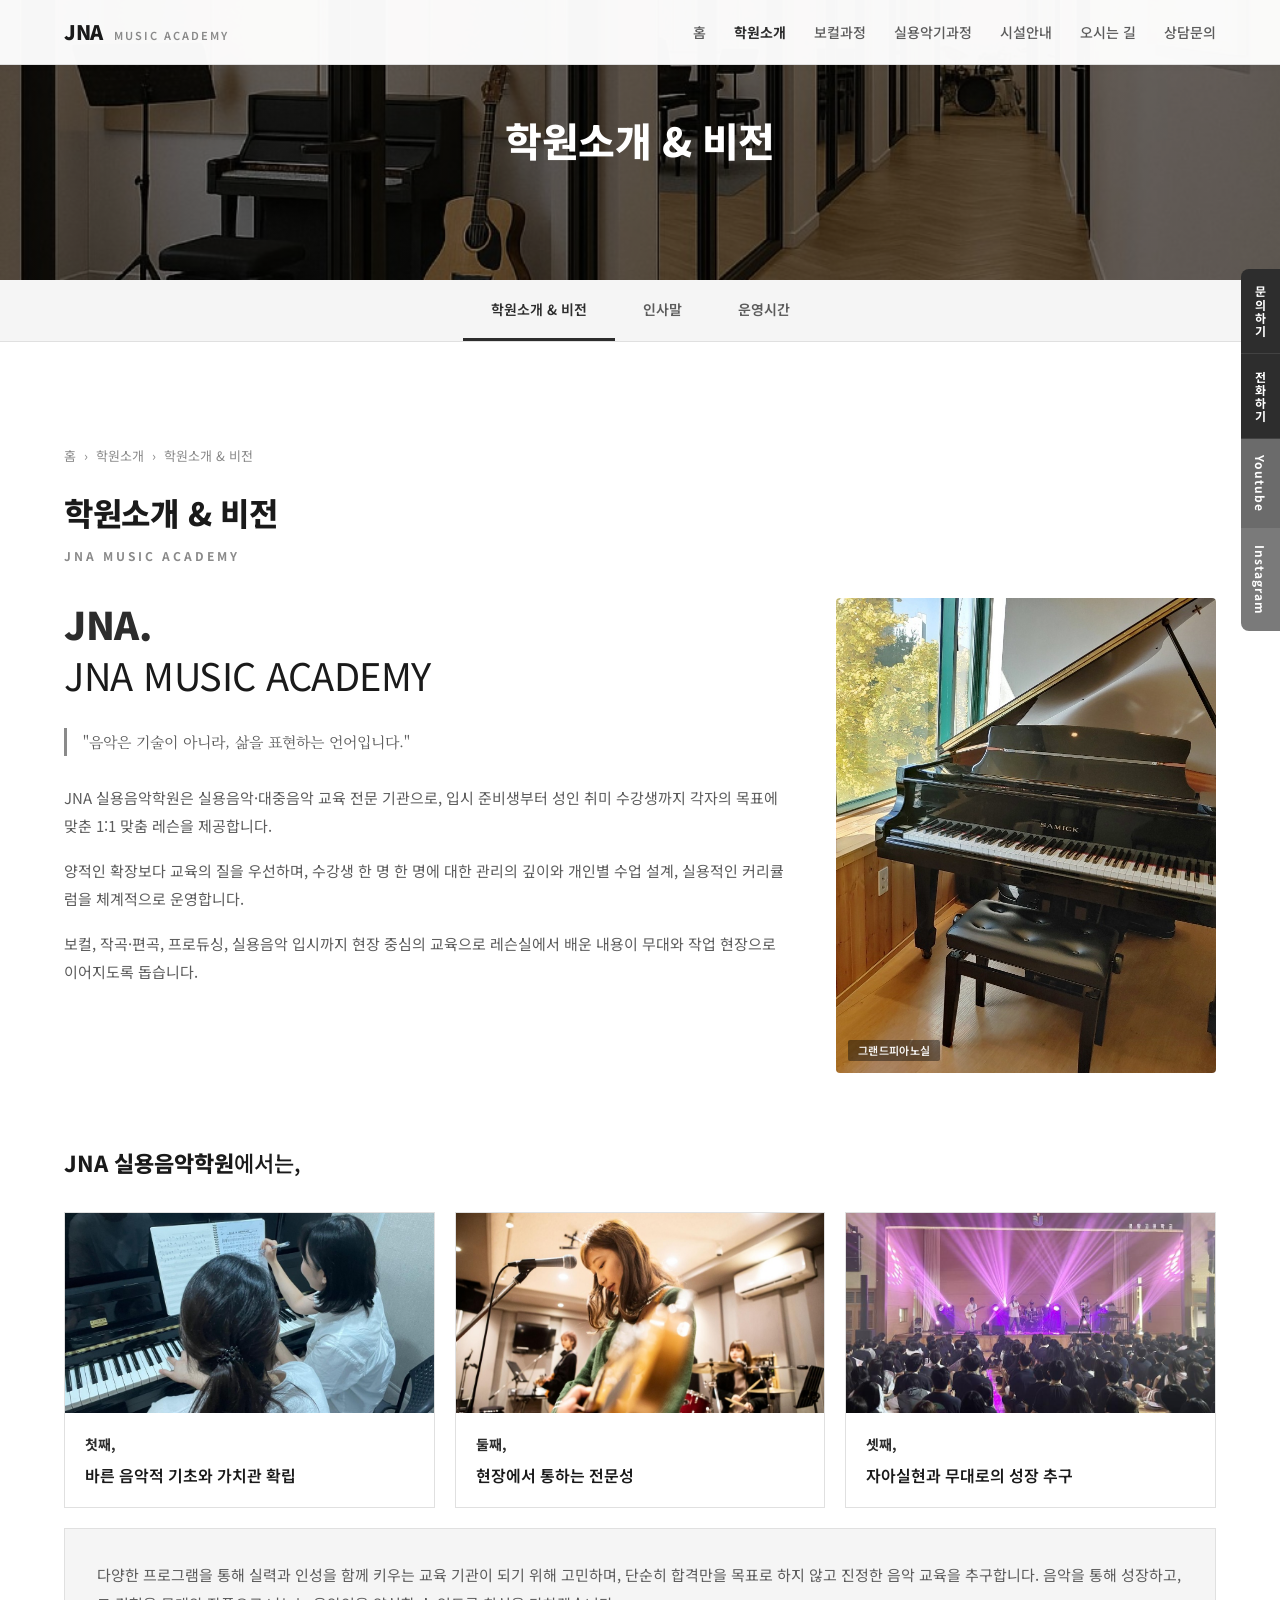
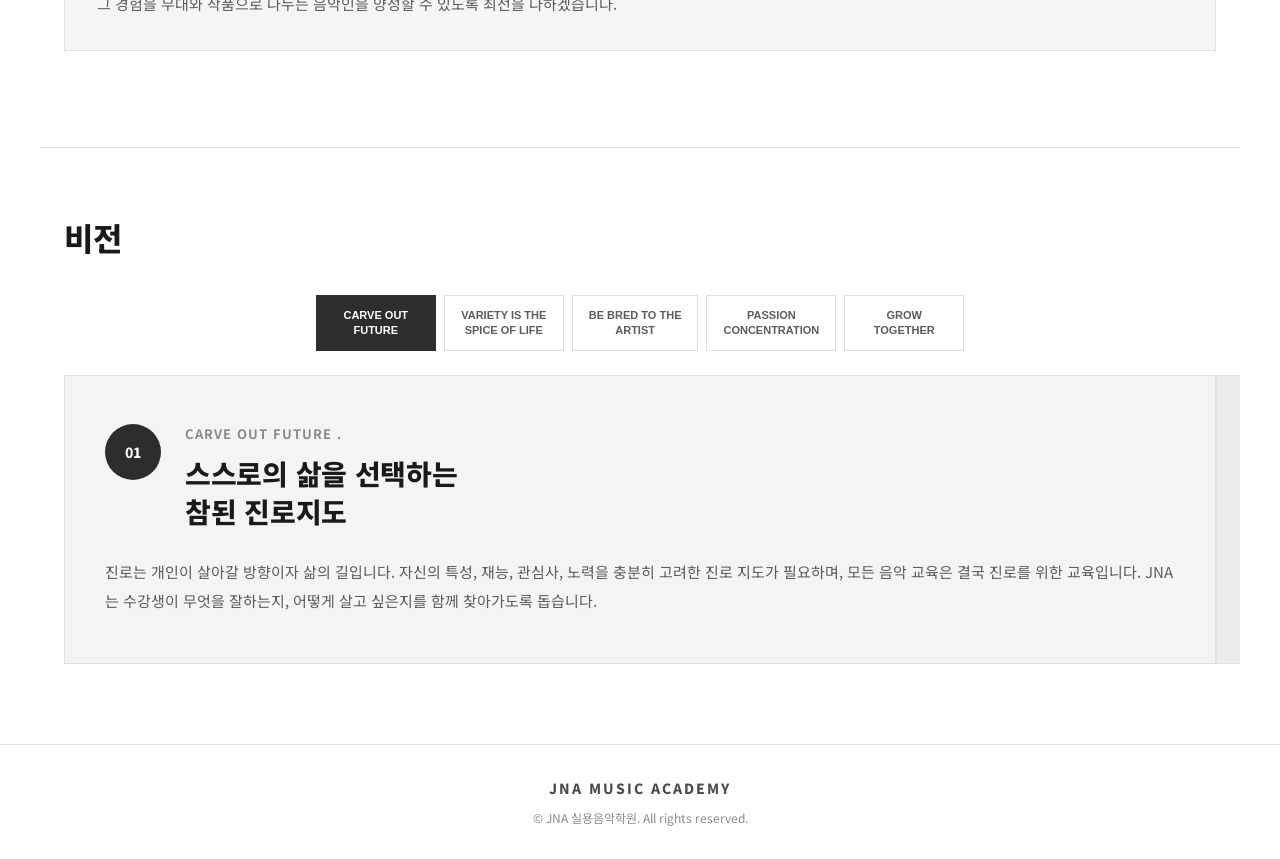
==== commit fd9e92f8: "Update site content, course card images, and YouTube embed support. Add favicon, vocal/program photo" ====
--- a/about.html
+++ b/about.html
@@ -4,6 +4,7 @@
   <meta charset="UTF-8">
   <meta name="viewport" content="width=device-width, initial-scale=1.0">
   <title>학원소개 & 비전 — JNA 실용음악학원</title>
+  <link rel="icon" href="favicon.svg" type="image/svg+xml">
   <link rel="preconnect" href="https://fonts.googleapis.com">
   <link rel="preconnect" href="https://fonts.gstatic.com" crossorigin>
   <link href="https://fonts.googleapis.com/css2?family=Noto+Sans+KR:wght@400;500;600;700;800;900&family=Noto+Serif+KR:wght@400;500;600&display=swap" rel="stylesheet">
@@ -58,8 +59,8 @@
               <p>보컬, 작곡·편곡, 프로듀싱, 실용음악 입시까지 현장 중심의 교육으로 레슨실에서 배운 내용이 무대와 작업 현장으로 이어지도록 돕습니다.</p>
             </div>
           </div>
-          <div class="about-intro-img" aria-hidden="true">
-            <span>JNA Music Academy</span>
+          <div class="about-intro-img">
+            <span class="about-intro-caption">그랜드피아노실</span>
           </div>
         </div>
 
@@ -68,7 +69,9 @@
           <ul class="about-goals-list">
             <li>
               <div class="goal-card">
-                <div class="goal-img goal-img--1"></div>
+                <div class="goal-img goal-img--1">
+                  <img src="images/about-goal-foundation.png?v=2" alt="피아노 레슨">
+                </div>
                 <div class="goal-text">
                   <p class="goal-num">첫째,</p>
                   <p class="goal-label">바른 음악적 기초와 가치관 확립</p>
@@ -77,7 +80,9 @@
             </li>
             <li>
               <div class="goal-card">
-                <div class="goal-img goal-img--2"></div>
+                <div class="goal-img goal-img--2">
+                  <img src="images/about-goal-professional.png?v=8" alt="기타 합주 연습">
+                </div>
                 <div class="goal-text">
                   <p class="goal-num">둘째,</p>
                   <p class="goal-label">현장에서 통하는 전문성</p>
@@ -86,10 +91,12 @@
             </li>
             <li>
               <div class="goal-card">
-                <div class="goal-img goal-img--3"></div>
+                <div class="goal-img goal-img--3">
+                  <img src="images/about-goal-stage.png?v=1" alt="무대 공연">
+                </div>
                 <div class="goal-text">
                   <p class="goal-num">셋째,</p>
-                  <p class="goal-label">자아실현과 무대로의 성장을<br>함께 추구합니다.</p>
+                  <p class="goal-label">자아실현과 무대로의 성장 추구</p>
                 </div>
               </div>
             </li>
--- a/styles.css
+++ b/styles.css
@@ -232,6 +232,22 @@
 
 .hero-slide.active { opacity: 1; }
 
+.hero-slide--photo .hero-dim {
+  background: linear-gradient(90deg, rgba(255,255,255,0.88) 0%, rgba(255,255,255,0.55) 45%, rgba(255,255,255,0.15) 100%);
+}
+
+.hero-slide--photo-1 {
+  background: url('images/hero-slide-1.png') center / cover no-repeat;
+}
+
+.hero-slide--photo-2 {
+  background: url('images/hero-slide-2.png') center / cover no-repeat;
+}
+
+.hero-slide--photo-3 {
+  background: url('images/hero-slide-3.png') center / cover no-repeat;
+}
+
 .hero-dim {
   position: absolute;
   inset: 0;
--- a/images.css
+++ b/images.css
@@ -1,28 +1,7 @@
 /* 실용음악학원 — 보컬·악기·녹음·무대 관련 임시 사진 (Pexels) */
 
 :root {
-  --img-hero-1: url('https://images.pexels.com/photos/7607288/pexels-photo-7607288.jpeg?auto=compress&cs=tinysrgb&w=1920');
-  --img-hero-2: url('https://images.pexels.com/photos/7688360/pexels-photo-7688360.jpeg?auto=compress&cs=tinysrgb&w=1920');
-  --img-hero-3: url('https://images.pexels.com/photos/3756944/pexels-photo-3756944.jpeg?auto=compress&cs=tinysrgb&w=1920');
-  --img-sub-about: url('https://images.pexels.com/photos/8460851/pexels-photo-8460851.jpeg?auto=compress&cs=tinysrgb&w=1600');
-}
-
-.hero-slide {
-  background-size: cover;
-  background-position: center;
-  background-repeat: no-repeat;
-}
-
-.hero-slide:nth-child(1) {
-  background-image: linear-gradient(rgba(255, 255, 255, 0.5), rgba(255, 255, 255, 0.62)), var(--img-hero-1);
-}
-
-.hero-slide:nth-child(2) {
-  background-image: linear-gradient(rgba(255, 255, 255, 0.5), rgba(255, 255, 255, 0.62)), var(--img-hero-2);
-}
-
-.hero-slide:nth-child(3) {
-  background-image: linear-gradient(rgba(255, 255, 255, 0.5), rgba(255, 255, 255, 0.62)), var(--img-hero-3);
+  --img-sub-about: url('images/about-banner.png');
 }
 
 .sub-visual-bg {
@@ -36,26 +15,16 @@
 }
 
 .about-intro-img {
-  background-image: url('https://images.pexels.com/photos/6139045/pexels-photo-6139045.jpeg?auto=compress&cs=tinysrgb&w=900');
+  background-image: url('images/about-intro.png');
   background-size: cover;
   background-position: center;
   background-repeat: no-repeat;
 }
 
-.about-intro-img span {
-  display: none;
-}
-
-.goal-img--1 {
-  background-image: url('https://images.pexels.com/photos/7688369/pexels-photo-7688369.jpeg?auto=compress&cs=tinysrgb&w=700');
-}
-
-.goal-img--2 {
-  background-image: url('https://images.pexels.com/photos/7861497/pexels-photo-7861497.jpeg?auto=compress&cs=tinysrgb&w=700');
-}
-
+.goal-img--1,
+.goal-img--2,
 .goal-img--3 {
-  background-image: url('https://images.pexels.com/photos/6956442/pexels-photo-6956442.jpeg?auto=compress&cs=tinysrgb&w=700');
+  background: none;
 }
 
 .course-feature-img,
@@ -81,7 +50,7 @@
 
 .sub-visual--programs .sub-visual-bg {
   background-image: linear-gradient(rgba(0, 0, 0, 0.48), rgba(0, 0, 0, 0.48)),
-    url('https://images.pexels.com/photos/2109969/pexels-photo-2109969.jpeg?auto=compress&cs=tinysrgb&w=1600');
+    url('images/programs-banner.png?v=2');
 }
 
 .sub-visual--vocal .sub-visual-bg {
@@ -91,7 +60,7 @@
 
 .sub-visual--facility .sub-visual-bg {
   background-image: linear-gradient(rgba(0, 0, 0, 0.48), rgba(0, 0, 0, 0.48)),
-    url('https://images.pexels.com/photos/7986578/pexels-photo-7986578.jpeg?auto=compress&cs=tinysrgb&w=1600');
+    url('images/facility-banner.png');
 }
 
 .sub-visual--teachers .sub-visual-bg {
--- a/about.css
+++ b/about.css
@@ -23,10 +23,8 @@
 }
 
 .about-page .sub-visual-bg {
-  background-image: linear-gradient(rgba(0,0,0,0.48), rgba(0,0,0,0.48)),
-    url('https://images.pexels.com/photos/8460851/pexels-photo-8460851.jpeg?auto=compress&cs=tinysrgb&w=1600');
-  background-size: cover;
-  background-position: center;
+  background-image: linear-gradient(rgba(0,0,0,0.48), rgba(0,0,0,0.48)), var(--img-sub-about);
+  background-position: center 58%;
 }
 
 .sub-visual-title {
@@ -160,6 +158,22 @@
 .about-intro-img {
   aspect-ratio: 4/5;
   border-radius: 4px;
+  position: relative;
+  overflow: hidden;
+}
+
+.about-intro-caption {
+  position: absolute;
+  left: 12px;
+  bottom: 12px;
+  padding: 5px 10px;
+  font-size: 11px;
+  font-weight: 600;
+  letter-spacing: 0.3px;
+  color: rgba(255, 255, 255, 0.95);
+  background: rgba(0, 0, 0, 0.42);
+  border-radius: 2px;
+  line-height: 1;
 }
 
 /* Goals */
@@ -188,17 +202,22 @@
 }
 
 .goal-img {
-  height: 180px;
-  background-size: cover;
-  background-position: center;
-}
-
-.goal-img--1,
-.goal-img--2,
-.goal-img--3 {
-  background-size: cover;
-  background-position: center;
-}
+  height: 200px;
+  overflow: hidden;
+  background: #eee;
+}
+
+.goal-img img {
+  width: 100%;
+  height: 100%;
+  object-fit: cover;
+  object-position: center center;
+  display: block;
+}
+
+.goal-img--1 img { object-position: center center; }
+.goal-img--2 img { object-position: 38% center; }
+.goal-img--3 img { object-position: center center; }
 
 .goal-text {
   padding: 20px;
